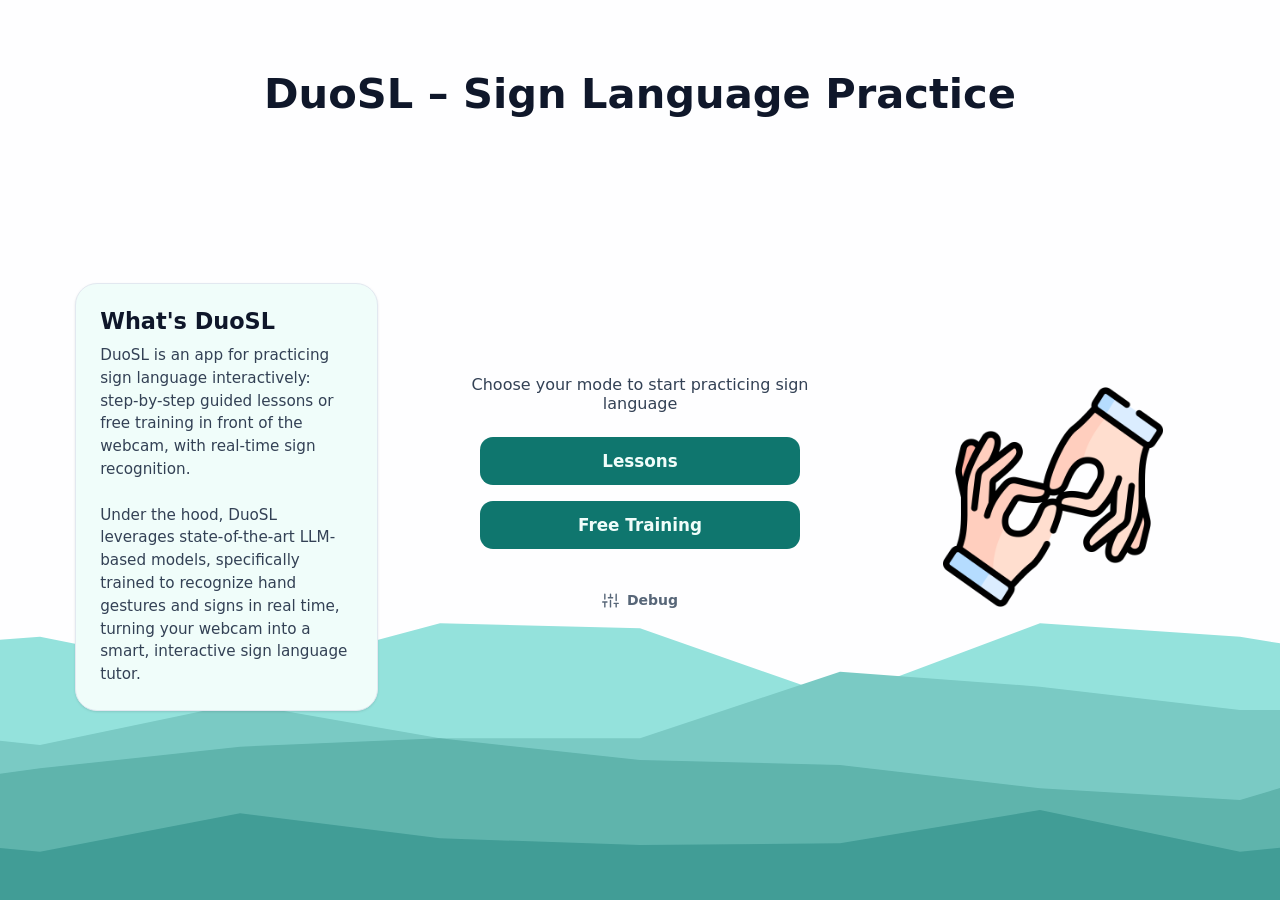
==== static/index.html @ fd036d08 "miglioramento free training" ====
<!DOCTYPE html>
<html lang="en">

<head>
  <meta charset="UTF-8" />
  <meta name="viewport" content="width=device-width, initial-scale=1" />
  <title>DuoSL – Sign Language Practice</title>
  <link rel="stylesheet" href="/static/style.css" />
  <link rel="icon" href="/static/favicon.ico" />
</head>

<body>

  <!-- Sprite di icone: definite una volta, richiamate con <use href="#i-nome">.
       SVG inline invece di emoji: rendering identico su ogni piattaforma e
       colore ereditato da currentColor. -->
  <svg class="icon-sprite" aria-hidden="true" focusable="false">
    <symbol id="i-close" viewBox="0 0 24 24"><path d="M18 6 6 18M6 6l12 12"/></symbol>
    <symbol id="i-volume-on" viewBox="0 0 24 24"><path d="M11 5 6 9H2v6h4l5 4V5z"/><path d="M19.07 4.93a10 10 0 0 1 0 14.14M15.54 8.46a5 5 0 0 1 0 7.07"/></symbol>
    <symbol id="i-volume-off" viewBox="0 0 24 24"><path d="M11 5 6 9H2v6h4l5 4V5z"/><path d="m23 9-6 6M17 9l6 6"/></symbol>
    <symbol id="i-sliders" viewBox="0 0 24 24"><path d="M4 21v-7M4 10V3M12 21v-9M12 8V3M20 21v-5M20 12V3M1 14h6M9 8h6M17 16h6"/></symbol>
    <symbol id="i-play" viewBox="0 0 24 24"><path d="M6 3.5 20 12 6 20.5z" fill="currentColor" stroke="none"/></symbol>
    <symbol id="i-pause" viewBox="0 0 24 24"><path d="M6.5 4.5h3.5v15H6.5zM14 4.5h3.5v15H14z" fill="currentColor" stroke="none"/></symbol>
    <symbol id="i-mirror" viewBox="0 0 24 24"><path d="M12 2v20"/><path d="M8.5 7 4 12l4.5 5M15.5 7l4.5 5-4.5 5"/></symbol>
    <symbol id="i-check" viewBox="0 0 24 24"><path d="M20 6 9 17l-5-5"/></symbol>
    <symbol id="i-retry" viewBox="0 0 24 24"><path d="M1 4v6h6"/><path d="M3.5 15a9 9 0 1 0 2.1-9.4L1 10"/></symbol>
    <symbol id="i-alert" viewBox="0 0 24 24"><path d="M10.3 3.9 1.8 18a2 2 0 0 0 1.7 3h17a2 2 0 0 0 1.7-3L13.7 3.9a2 2 0 0 0-3.4 0z"/><path d="M12 9v4.5M12 17.2h.01"/></symbol>
    <symbol id="i-camera" viewBox="0 0 24 24"><path d="M23 19a2 2 0 0 1-2 2H3a2 2 0 0 1-2-2V8a2 2 0 0 1 2-2h4l2-3h6l2 3h4a2 2 0 0 1 2 2z"/><circle cx="12" cy="13" r="4"/></symbol>
    <symbol id="i-hand" viewBox="0 0 24 24"><path d="M18 11V6a2 2 0 0 0-4 0v5M14 10V4a2 2 0 0 0-4 0v7M10 10.5V6a2 2 0 0 0-4 0v9"/><path d="M18 8a2 2 0 1 1 4 0v6a8 8 0 0 1-8 8h-2a8 8 0 0 1-8-8v-1a2 2 0 1 1 4 0"/></symbol>
    <symbol id="i-library" viewBox="0 0 24 24"><rect x="3" y="3" width="7" height="7" rx="1.5"/><rect x="14" y="3" width="7" height="7" rx="1.5"/><rect x="3" y="14" width="7" height="7" rx="1.5"/><rect x="14" y="14" width="7" height="7" rx="1.5"/></symbol>
    <symbol id="i-trash" viewBox="0 0 24 24"><path d="M3 6h18M8 6V4a1 1 0 0 1 1-1h6a1 1 0 0 1 1 1v2"/><path d="M19 6l-1 14a2 2 0 0 1-2 2H8a2 2 0 0 1-2-2L5 6"/><path d="M10 11v6M14 11v6"/></symbol>
    <symbol id="i-arrow-right" viewBox="0 0 24 24"><path d="M5 12h14M13 5l7 7-7 7"/></symbol>
  </svg>


  <!-- ===================== MENU INIZIALE ===================== -->
  <!-- Fuori ambito in questo passaggio: markup invariato. -->
  <div id="menu-screen" class="screen menu-page">
    <div class="app-container">

      <h1 class="menu-page-title">DuoSL – Sign Language Practice </h1>

      <div class="menu-layout">
        <div class="info-side">
          <h2 class="info-title">What's DuoSL</h2>
          <p class="info-text">
            DuoSL is an app for practicing sign language interactively:
            step-by-step guided lessons or free training
            in front of the webcam, with real-time sign recognition.
            <br><br>
            Under the hood, DuoSL leverages state-of-the-art LLM-based
            models, specifically trained to recognize hand gestures and
            signs in real time, turning your webcam into a smart,
            interactive sign language tutor.
          </p>
        </div>

        <div class="center-side">
          <p class="menu-subtitle">Choose your mode to start practicing sign language</p>
          <div class="menu-buttons">
            <button id="lessons-btn">Lessons</button>
            <button id="free-btn">Free Training</button>
          </div>

          <!-- Strumento, non funzione: stile deliberatamente sottotono, la
               stessa convenzione del pannello diagnostica in lezione. -->
          <div class="menu-debug">
            <button id="menu-debug-toggle" class="chip-btn quiet" type="button"
                    aria-expanded="false" aria-controls="menu-debug-panel">
              <svg class="icon"><use href="#i-sliders"></use></svg>
              <span class="chip-label">Debug</span>
            </button>

            <div class="menu-debug-panel" id="menu-debug-panel" hidden>
              <!-- I conteggi non sono decorativi: sono la prova che il reset
                   ha davvero fatto qualcosa. -->
              <p class="dbg-progress" id="menu-progress-line">Reading progress…</p>

              <div id="menu-reset-wrap">
                <button id="menu-reset" class="btn danger" type="button">
                  <svg class="icon"><use href="#i-trash"></use></svg>
                  Reset progress
                </button>
              </div>

              <div class="dbg-confirm" id="menu-reset-confirm" hidden>
                <p>Delete every lesson and sign learned so far?</p>
                <div class="dbg-confirm-actions">
                  <button id="menu-reset-yes" class="btn danger" type="button">Yes, reset everything</button>
                  <button id="menu-reset-no" class="btn subtle" type="button">Cancel</button>
                </div>
              </div>
            </div>
          </div>
        </div>

        <div class="logo-side">
          <!-- lazy: entrando direttamente in una lezione il menu resta nascosto,
               e senza questo il logo verrebbe scaricato comunque -->
          <img src="/static/sign-language.png" alt="DuoSL sign logo" class="logo-img" loading="lazy" />
        </div>

      </div>
    </div>
  </div>

  <!-- ===================== SCELTA LEZIONE ===================== -->
  <!-- Fuori ambito in questo passaggio: markup invariato. -->
  <div id="lectures-screen" class="screen menu-page hidden">
    <div class="app-container">
      <h1 class="menu-page-title">Choose a Lecture</h1>
      <div class="menu-layout">
        <div class="center-side">
          <div class="menu-buttons">
            <button class="lecture-btn" data-lesson="lesson1">Lecture 1 - Introduction</button>
            <button class="lecture-btn" data-lesson="lesson2">Lecture 2 - People and Identity</button>
            <button class="lecture-btn" data-lesson="lesson3">Lecture 3 - Interactions </button>
            <button class="lecture-btn" data-lesson="lesson4">Lecture 4 - Feelings</button>
            <button id="lectures-back-btn" type="button">Back to Menu</button>
          </div>
        </div>
      </div>
    </div>
  </div>


  <!-- ===================== SCHERMATA LEZIONE ===================== -->
  <div id="lesson-screen" class="screen lesson-screen hidden">

    <!-- Barra superiore: uscita, progresso, interruttori globali -->
    <header class="lesson-bar">
      <button id="lesson-exit" class="icon-btn" type="button" title="Exit lesson (Esc)">
        <svg class="icon"><use href="#i-close"></use></svg>
        <span class="sr-only">Exit lesson</span>
      </button>

      <!-- Stepper: dove sono adesso e quanto manca, a colpo d'occhio -->
      <div class="progress-wrap">
        <ol class="stepper" id="lesson-progress" aria-label="Lesson progress"></ol>
        <span class="progress-count" id="lesson-count" aria-live="polite"></span>
      </div>

      <!-- Etichettati, non solo icone: da soli i simboli non dicevano ne'
           che cosa fanno ne' se sono accesi. -->
      <div class="bar-actions">
        <button id="voice-toggle" class="chip-btn" type="button" aria-pressed="false"
                title="Read the sign aloud (V)">
          <svg class="icon icon-on"><use href="#i-volume-on"></use></svg>
          <svg class="icon icon-off"><use href="#i-volume-off"></use></svg>
          <span class="chip-label" id="voice-label">Voice off</span>
        </button>
        <button id="debug-toggle" class="chip-btn quiet" type="button" aria-pressed="false"
                title="Capture diagnostics — for tuning the movement thresholds (D)">
          <svg class="icon"><use href="#i-sliders"></use></svg>
          <span class="chip-label">Debug</span>
        </button>
      </div>
    </header>

    <!-- Il segno da fare. Centrato e grande perche' e' l'informazione piu'
         importante della schermata: prima stava di lato e non si trovava. -->
    <div class="prompt">
      <p class="prompt-eyebrow">Your turn — make this sign</p>
      <div class="prompt-row">
        <h2 class="sign-word" id="sign-word">&nbsp;</h2>
        <button id="speak-word" class="icon-btn ghost" type="button" title="Hear the word">
          <svg class="icon"><use href="#i-volume-on"></use></svg>
          <span class="sr-only">Hear the word</span>
        </button>
      </div>
    </div>


    <!-- Le due card che l'occhio confronta di continuo -->
    <main class="lesson-stage">

      <!-- Colonna demo: piu' piccola della webcam, di proposito -->
      <section class="stage-col demo-col">
        <div class="card demo-card">
          <span class="card-tag">Demo</span>
          <!-- autoplay oltre al play() da codice: se la scheda e' nascosta al
               caricamento il browser sospende il video, e l'attributo lo fa
               ripartire da solo appena la pagina torna visibile -->
          <video id="demo-video" loop muted playsinline autoplay preload="auto"></video>
          <p class="demo-missing" id="demo-missing" hidden>No demo for this sign</p>
          <div class="demo-controls">
            <button id="demo-play" class="pill-btn" type="button" aria-pressed="false" title="Pause / play (Space)">
              <svg class="icon icon-pause"><use href="#i-pause"></use></svg>
              <svg class="icon icon-play"><use href="#i-play"></use></svg>
              <span class="sr-only">Pause or play the demo</span>
            </button>
            <button id="demo-slow" class="pill-btn" type="button" aria-pressed="false" title="Half speed">
              <span aria-hidden="true">0.5&times;</span>
              <span class="sr-only">Play at half speed</span>
            </button>
            <button id="demo-mirror" class="pill-btn" type="button" aria-pressed="false" title="Mirror the demo">
              <svg class="icon"><use href="#i-mirror"></use></svg>
              <span class="sr-only">Mirror the demo</span>
            </button>
          </div>
        </div>

        <!-- Promemoria mostrati mentre la lezione e' in pausa, quando la demo
             diventa l'elemento grande e l'utente la sta studiando -->
        <ul class="demo-hints" id="demo-hints" hidden>
          <li>The small details matter!</li>
          <li>Which hand you use matters!</li>
        </ul>
      </section>

      <!-- Colonna webcam: l'elemento dominante della schermata -->
      <section class="stage-col you-col">
        <div class="card cam-card" id="cam-card" data-state="idle">
          <span class="card-tag right">You</span>
          <video id="webcam" autoplay playsinline muted></video>
          <canvas id="overlay"></canvas>

          <!-- Canale di stato unico, sul bordo: colore + movimento,
               leggibili in visione periferica mentre si guardano le mani. -->
          <div class="cam-ring" aria-hidden="true"></div>

          <div class="cam-badge">
            <span class="badge-dot" aria-hidden="true"></span>
            <span id="cam-badge-text">Ready</span>
          </div>

          <!-- Glifo del verdetto: mai il colore da solo -->
          <div class="cam-verdict" id="cam-verdict" aria-hidden="true">
            <svg class="icon v-ok"><use href="#i-check"></use></svg>
            <svg class="icon v-no"><use href="#i-retry"></use></svg>
          </div>

          <!-- Suggerimento non bloccante (mani fuori campo, cattura breve) -->
          <p class="cam-hint" id="cam-hint" hidden></p>

          <!-- Stati che coprono la card: permessi, errori, fine lezione -->
          <div class="cam-cover" id="cam-cover" hidden>
            <svg class="icon cover-icon" id="cover-icon"><use href="#i-camera"></use></svg>
            <h3 class="cover-title" id="cover-title"></h3>
            <p class="cover-text" id="cover-text"></p>
            <div class="cover-actions" id="cover-actions"></div>
          </div>
        </div>

        <button id="pause-lesson" class="pause-btn" type="button">
          <svg class="icon icon-pause"><use href="#i-pause"></use></svg>
          <svg class="icon icon-play"><use href="#i-play"></use></svg>
          <span id="pause-label">Pause lesson</span>
        </button>
      </section>

    </main>

    <!-- Verdetto: sale dal basso solo quando c'e' qualcosa da dire.
         Lo spazio pero' resta occupato sempre: se comparendo accorciasse il
         palco, le due card salterebbero verso l'alto proprio nell'istante in
         cui l'utente le sta guardando. -->
    <div class="feedback-slot">
    <div class="feedback" id="feedback" role="status" aria-live="polite" hidden>
      <span class="fb-glyph" aria-hidden="true">
        <svg class="icon fb-ok"><use href="#i-check"></use></svg>
        <svg class="icon fb-no"><use href="#i-retry"></use></svg>
      </span>
      <p class="fb-text" id="fb-text"></p>
      <div class="fb-actions">
        <button id="fb-again" class="btn subtle" type="button" hidden>Watch again</button>
        <button id="fb-skip" class="btn subtle" type="button" hidden>Skip this sign</button>
      </div>
      <span class="fb-timer" id="fb-timer" aria-hidden="true"></span>
    </div>
    </div>

    <!-- Conto alla rovescia d'apertura: da' il tempo di mettersi in posa
         prima che il riconoscimento cominci a valutare. -->
    <div class="countdown" id="countdown" hidden>
      <p class="cd-kicker">Get ready</p>
      <p class="cd-number" id="cd-number">3</p>
      <p class="cd-cheer" id="cd-cheer"></p>
    </div>

    <!-- Diagnostica: fuori dalla vista di chi impara, a portata di chi tara -->
    <aside class="debug-panel" id="debug-panel" hidden aria-label="Diagnostics">
      <h3>Capture diagnostics</h3>
      <div class="meter">
        <div class="meter-track">
          <div class="meter-fill" id="dbg-fill"></div>
          <span class="meter-mark mark-exit" id="dbg-mark-exit"><i></i><b>exit</b></span>
          <span class="meter-mark mark-enter" id="dbg-mark-enter"><i></i><b>enter</b></span>
        </div>
        <span class="meter-value" id="dbg-movement">0.00</span>
      </div>
      <dl class="dbg-rows">
        <div><dt>State</dt><dd id="dbg-state">idle</dd></div>
        <div><dt>Last sign</dt><dd id="dbg-last">—</dd></div>
        <div><dt>Confidence</dt><dd id="dbg-conf">—</dd></div>
        <div><dt>Discarded</dt><dd id="dbg-discarded">—</dd></div>
        <div><dt>Captures</dt><dd id="dbg-captures">0</dd></div>
      </dl>
      <p class="dbg-note">Thresholds live in <code>server.py</code> — restart after changing them.</p>
    </aside>

  </div>


  <!-- ===================== FREE TRAINING ===================== -->
  <!-- Stessa lingua visiva della lezione: webcam dominante, e accanto (solo
       se si appunta un segno dalla libreria) la demo, con lo stesso rapporto
       di dimensioni. -->
  <div id="app-screen" class="screen free-screen hidden">

    <header class="lesson-bar">
      <button id="free-exit" class="icon-btn" type="button" title="Back to menu (Esc)">
        <svg class="icon"><use href="#i-close"></use></svg>
        <span class="sr-only">Back to menu</span>
      </button>

      <div class="free-title">
        <h1>Free Training</h1>
        <p>Make any sign you know — DuoSL will name it</p>
      </div>

      <div class="bar-actions">
        <button id="free-library" class="chip-btn" type="button"
                aria-expanded="false" aria-controls="library-drawer"
                title="The signs you have learned (L)">
          <svg class="icon"><use href="#i-library"></use></svg>
          <span class="chip-label">Library</span>
          <span class="chip-count" id="library-count">0</span>
        </button>
        <button id="free-voice" class="chip-btn" type="button" aria-pressed="false"
                title="Read the recognised sign aloud (V)">
          <svg class="icon icon-on"><use href="#i-volume-on"></use></svg>
          <svg class="icon icon-off"><use href="#i-volume-off"></use></svg>
          <span class="chip-label" id="free-voice-label">Voice off</span>
        </button>
      </div>
    </header>

    <div class="free-body">

      <main class="free-stage" id="free-stage">

        <!-- Colonna demo: esiste solo quando un segno viene appuntato dalla
             libreria. Chiusa, non occupa spazio e il palco si riallarga. -->
        <section class="stage-col demo-col" id="free-demo-col" hidden>
          <div class="card demo-card">
            <span class="card-tag" id="free-demo-tag">Demo</span>
            <video id="free-demo-video" loop muted playsinline preload="none"></video>
            <button id="free-demo-close" class="icon-btn demo-close" type="button" title="Unpin this sign">
              <svg class="icon"><use href="#i-close"></use></svg>
              <span class="sr-only">Unpin this sign</span>
            </button>
            <div class="demo-controls">
              <button id="free-demo-play" class="pill-btn" type="button" aria-pressed="false" title="Pause / play (Space)">
                <svg class="icon icon-pause"><use href="#i-pause"></use></svg>
                <svg class="icon icon-play"><use href="#i-play"></use></svg>
                <span class="sr-only">Pause or play the demo</span>
              </button>
              <button id="free-demo-slow" class="pill-btn" type="button" aria-pressed="false" title="Half speed">
                <span aria-hidden="true">0.5&times;</span>
                <span class="sr-only">Play at half speed</span>
              </button>
              <button id="free-demo-mirror" class="pill-btn" type="button" aria-pressed="false" title="Mirror the demo">
                <svg class="icon"><use href="#i-mirror"></use></svg>
                <span class="sr-only">Mirror the demo</span>
              </button>
            </div>
          </div>
        </section>

        <section class="stage-col you-col">
          <div class="card cam-card" id="free-cam-card" data-state="idle">
            <span class="card-tag right">You</span>
            <video id="free-webcam" autoplay playsinline muted></video>
            <canvas id="free-overlay"></canvas>

            <div class="cam-ring" aria-hidden="true"></div>

            <div class="cam-badge">
              <span class="badge-dot" aria-hidden="true"></span>
              <span id="free-badge-text">Camera off</span>
            </div>

            <p class="cam-hint" id="free-hint" hidden></p>

            <div class="cam-cover" id="free-cover" hidden>
              <svg class="icon cover-icon" id="free-cover-icon"><use href="#i-camera"></use></svg>
              <h3 class="cover-title" id="free-cover-title"></h3>
              <p class="cover-text" id="free-cover-text"></p>
              <div class="cover-actions" id="free-cover-actions"></div>
            </div>
          </div>

          <!-- Il risultato: cio' che l'occhio cerca appena finito il gesto. -->
          <div class="result" id="free-result" data-state="empty">
            <p class="result-eyebrow">Last sign</p>
            <div class="result-row">
              <h2 class="result-word" id="free-result-word">Make a sign</h2>
              <button id="free-speak" class="icon-btn ghost" type="button" title="Hear the word" hidden>
                <svg class="icon"><use href="#i-volume-on"></use></svg>
                <span class="sr-only">Hear the word</span>
              </button>
            </div>
            <!-- Piccola e chiamata "confidence", non "accuracy": e' il softmax
                 del classificatore e non e' calibrato, resta sopra il 90% anche
                 quando sbaglia. Darle risalto insegnerebbe a fidarsene troppo. -->
            <div class="result-conf" id="free-conf" hidden>
              <span class="conf-label">confidence</span>
              <span class="conf-track"><span class="conf-fill" id="free-conf-fill"></span></span>
              <span class="conf-value" id="free-conf-value">—</span>
            </div>
          </div>
        </section>

      </main>

      <!-- Libreria: affianca il palco e lo restringe, non lo copre. -->
      <aside class="library" id="library-drawer" role="complementary" aria-label="Your signs">
        <header class="lib-head">
          <h2 class="lib-title" id="lib-title" tabindex="-1">Your signs</h2>
          <button id="lib-close" class="icon-btn" type="button" title="Close the library (Esc)">
            <svg class="icon"><use href="#i-close"></use></svg>
            <span class="sr-only">Close the library</span>
          </button>
        </header>

        <div class="lib-filters" role="group" aria-label="Filter">
          <button class="seg" type="button" data-filter="all" aria-pressed="true">All</button>
          <button class="seg" type="button" data-filter="known" aria-pressed="false">Known</button>
          <button class="seg" type="button" data-filter="review" aria-pressed="false">To review</button>
        </div>

        <div class="lib-body" id="lib-body"></div>
      </aside>

    </div>
  </div>


  <script type="module" src="/static/app.js"></script>
</body>
</html>
---- static/style.css ----
/* ============================================================================
   DuoSL — foglio di stile
   ----------------------------------------------------------------------------
   1. Token          6. Schermata lezione — barra e progresso
   2. Base e reset   7. Schermata lezione — palco (demo + webcam)
   3. Utility        8. Schermata lezione — feedback e diagnostica
   4. Bottoni        9. Menu, debug, Free Training e libreria dei segni
   5. Schermate     10. Responsive e preferenze di movimento
   ========================================================================== */


/* ============================ 1. TOKEN ==================================== */

:root {
  /* --- Colore: il teal e' l'identita' gia' del progetto, resta l'accento --- */
  --brand-100: #ccfbf1;
  --brand-200: #99f6e4;
  --brand-300: #5eead4;
  --brand-400: #2dd4bf;
  --brand-500: #14b8a6;
  --brand-600: #0d9488;
  --brand-700: #0f766e;
  --brand-800: #115e59;
  --brand-900: #134e4a;

  /* Neutri */
  --n-0:   #ffffff;
  --n-50:  #f8fafc;
  --n-100: #f1f5f9;
  --n-200: #e2e8f0;
  --n-300: #cbd5e1;
  --n-400: #94a3b8;
  --n-500: #64748b;
  --n-600: #475569;
  --n-700: #334155;
  --n-800: #1e293b;
  --n-900: #0f172a;

  /* Grafite: l'interno delle card video. Fa risaltare il video senza
     obbligare l'intera app al tema scuro. */
  --stage-900: #12161d;
  --stage-800: #1a202a;
  --stage-700: #262f3c;
  --stage-fg:  #e6edf5;
  --stage-fg-dim: #9fb0c4;

  /* Semantici */
  --ok-300: #86efac;
  --ok-400: #4ade80;
  --ok-600: #16a34a;
  --ok-700: #15803d;
  --ok-bg:  #ecfdf5;

  --warn-300: #fcd34d;
  --warn-400: #fbbf24;
  --warn-600: #d97706;
  --warn-700: #b45309;
  --warn-800: #8a3d09;   /* fondo del banner: su -700 il testo bianco sta a 4.26, sotto AA */
  --warn-bg:  #fffbeb;

  /* Superfici */
  --bg:        var(--n-100);
  --surface:   var(--n-0);
  --border:    var(--n-200);
  --text:      var(--n-900);
  --text-soft: var(--n-600);
  /* slate-500 su questo sfondo dava 4.34, appena sotto AA: appena piu' scuro */
  --text-mute: #576678;

  /* --- Spazio: scala a base 4px --- */
  --s-1: 4px;  --s-2: 8px;  --s-3: 12px; --s-4: 16px;
  --s-5: 20px; --s-6: 24px; --s-7: 32px; --s-8: 40px; --s-9: 56px;

  /* --- Raggi --- */
  --r-card: 22px;
  --r-btn:  13px;
  --r-pill: 999px;

  /* --- Ombre: due livelli (ambientale + direzionale), non una macchia sola --- */
  --sh-1: 0 1px 2px rgba(2, 6, 23, .05),  0 1px 3px rgba(2, 6, 23, .07);
  --sh-2: 0 2px 6px rgba(2, 6, 23, .06),  0 8px 20px rgba(2, 6, 23, .09);
  --sh-3: 0 4px 12px rgba(2, 6, 23, .08), 0 18px 44px rgba(2, 6, 23, .14);

  /* --- Tipografia --- */
  --font: system-ui, -apple-system, BlinkMacSystemFont, "Segoe UI", Roboto, sans-serif;
  --t-xs: .75rem; --t-sm: .875rem; --t-md: 1rem;
  --t-lg: 1.25rem; --t-xl: 1.6rem; --t-2xl: 2rem; --t-3xl: 2.6rem;

  /* --- Moto: fisico, mai decorativo --- */
  --ease:      cubic-bezier(.2, .8, .2, 1);
  --ease-back: cubic-bezier(.34, 1.4, .64, 1);
  --dur-fast: 120ms;
  --dur:      200ms;
  --dur-slow: 260ms;

  /* --- Dimensioni del palco --------------------------------------------
     La webcam e' l'elemento dominante: l'utente deve sentirsi al centro
     dell'attenzione, la demo e' il riferimento a lato. La demo sta al 74%
     dell'altezza della camera e resta CENTRATA sulla sua altezza.

     I tre limiti dentro min() sono, nell'ordine:
       - l'altezza che resta tolti barra, prompt, banner, il pulsante di
         pausa sotto la webcam e i margini (misurati: cam-h + 372px, ~23.3rem,
         qui arrotondati a 24rem per margine): e' quello che evita lo
         scroll verticale su schermi bassi, dove un semplice 60vh sforava;
       - un tetto assoluto, per non gonfiarsi su monitor molto alti;
       - la larghezza disponibile: 4/3 (camera) + 0.74 (demo) = 2.07 volte
         l'altezza della camera, piu' i margini. */
  --cam-h: max(200px, min(calc(100vh - 24rem), 560px, calc((100vw - 7rem) / 2.14)));
  --demo-h: calc(var(--cam-h) * .74);
}


/* ========================= 2. BASE E RESET =============================== */

*, *::before, *::after { box-sizing: border-box; }

html, body { height: 100%; }

body {
  margin: 0;
  font-family: var(--font);
  background: var(--bg);
  color: var(--text);
  -webkit-font-smoothing: antialiased;
}

/* Sfondo decorativo dell'app. La schermata lezione lo copre: durante la
   pratica ogni pixel non funzionale ruba attenzione al video. */
body::before {
  content: "";
  position: fixed;
  inset: 0;
  background: url("/static/bg.svg") center / cover no-repeat;
  opacity: .9;
  z-index: -1;
  pointer-events: none;
}

h1, h2, h3, p, dl, dd, ol, ul, figure { margin: 0; }
ol, ul { padding: 0; list-style: none; }

button { font: inherit; color: inherit; }

:focus-visible {
  outline: 3px solid var(--brand-500);
  outline-offset: 2px;
  border-radius: var(--s-1);
}


/* =========================== 3. UTILITY ================================== */

.hidden { display: none !important; }

/* L'attributo `hidden` deve vincere sui `display` dichiarati dalle classi:
   la regola dello user agent ha specificita' piu' bassa di un selettore di
   classe, quindi senza questa un elemento con display:flex resta a schermo
   anche con hidden=true. */
[hidden] { display: none !important; }

.sr-only {
  position: absolute;
  width: 1px; height: 1px;
  margin: -1px; padding: 0;
  overflow: hidden;
  clip: rect(0 0 0 0);
  white-space: nowrap;
  border: 0;
}

.icon-sprite { display: none; }

.icon {
  width: 20px; height: 20px;
  fill: none;
  stroke: currentColor;
  stroke-width: 2;
  stroke-linecap: round;
  stroke-linejoin: round;
  flex: none;
}

.eyebrow {
  font-size: var(--t-xs);
  font-weight: 700;
  letter-spacing: .09em;
  text-transform: uppercase;
  color: var(--text-mute);
}


/* =========================== 4. BOTTONI ================================== */

.icon-btn {
  display: inline-grid;
  place-items: center;
  width: 40px; height: 40px;
  padding: 0;
  border: 1px solid transparent;
  border-radius: var(--r-btn);
  background: transparent;
  color: var(--text-soft);
  cursor: pointer;
  transition: background var(--dur-fast) var(--ease),
              color var(--dur-fast) var(--ease),
              transform var(--dur-fast) var(--ease);
}
.icon-btn:hover  { background: var(--n-200); color: var(--text); }
.icon-btn:active { transform: scale(.94); }

.icon-btn.sm { width: 32px; height: 32px; }
.icon-btn.sm .icon { width: 17px; height: 17px; }

/* Interruttori: lo stato acceso si vede da colore E riempimento, non dal solo colore */
.icon-btn[aria-pressed="true"] {
  background: var(--brand-700);
  border-color: var(--brand-800);
  color: var(--n-0);
}

/* Pulsanti con etichetta: le sole icone non dicevano ne' cosa fanno ne' se
   sono accese. Lo stato acceso cambia icona, testo E riempimento insieme. */
.chip-btn {
  display: inline-flex;
  align-items: center;
  gap: var(--s-2);
  height: 38px;
  padding: 0 14px;
  border: 1px solid var(--border);
  border-radius: var(--r-pill);
  background: var(--surface);
  color: var(--text-soft);
  font-size: var(--t-sm);
  font-weight: 700;
  cursor: pointer;
  white-space: nowrap;
  transition: background var(--dur-fast) var(--ease),
              color var(--dur-fast) var(--ease),
              border-color var(--dur-fast) var(--ease),
              transform var(--dur-fast) var(--ease);
}
.chip-btn:hover  { border-color: var(--n-300); color: var(--text); }
.chip-btn:active { transform: scale(.97); }
.chip-btn .icon  { width: 17px; height: 17px; }

.chip-btn[aria-pressed="true"] {
  background: var(--brand-700);
  border-color: var(--brand-700);
  color: var(--n-0);
}

/* Il pannello diagnostica e' uno strumento, non una funzione della lezione:
   resta piu' defilato del comando voce. */
.chip-btn.quiet { color: var(--text-mute); background: transparent; border-color: transparent; }
.chip-btn.quiet:hover { background: var(--n-200); color: var(--text-soft); }
.chip-btn.quiet[aria-pressed="true"] { background: var(--n-800); border-color: var(--n-800); color: var(--n-0); }

.chip-btn:disabled { opacity: .45; cursor: default; }

/* Il toggle voce scambia le due icone in base allo stato */
#voice-toggle .icon-off, #free-voice .icon-off { display: block; }
#voice-toggle .icon-on,  #free-voice .icon-on  { display: none; }
#voice-toggle[aria-pressed="true"] .icon-off,
#free-voice[aria-pressed="true"]   .icon-off { display: none; }
#voice-toggle[aria-pressed="true"] .icon-on,
#free-voice[aria-pressed="true"]   .icon-on  { display: block; }

.btn {
  display: inline-flex;
  align-items: center;
  gap: var(--s-2);
  padding: 10px var(--s-5);
  border: none;
  border-radius: var(--r-btn);
  background: var(--brand-700);
  color: var(--n-0);
  font-size: var(--t-sm);
  font-weight: 700;
  cursor: pointer;
  transition: background var(--dur-fast) var(--ease),
              transform var(--dur-fast) var(--ease);
}
.btn:hover  { background: var(--brand-800); }
.btn:active { transform: scale(.97); }

/* Velo SCURO, non chiaro: questi pulsanti stanno su fondi gia' colorati (il
   banner ambra) e schiarirli abbassava il contrasto del testo sotto AA. */
.btn.subtle {
  background: rgba(0, 0, 0, .24);
  color: var(--n-0);
  border: 1px solid rgba(255, 255, 255, .28);
}
.btn.subtle:hover { background: rgba(0, 0, 0, .34); }

/* Pillole sopra al video: sfondo sfocato per restare leggibili su qualsiasi
   immagine sottostante. */
.pill-btn {
  display: inline-flex;
  align-items: center;
  gap: 6px;
  min-width: 38px; height: 34px;
  padding: 0 var(--s-3);
  border: 1px solid rgba(255, 255, 255, .16);
  border-radius: var(--r-pill);
  background: rgba(10, 14, 20, .58);
  -webkit-backdrop-filter: blur(10px);
  backdrop-filter: blur(10px);
  color: var(--stage-fg);
  font-size: var(--t-xs);
  font-weight: 700;
  cursor: pointer;
  transition: background var(--dur-fast) var(--ease),
              transform var(--dur-fast) var(--ease);
}
.pill-btn:hover  { background: rgba(10, 14, 20, .78); }
.pill-btn:active { transform: scale(.94); }
.pill-btn[aria-pressed="true"] {
  background: var(--brand-600);
  border-color: var(--brand-400);
  color: var(--n-0);
}
.pill-btn:disabled { opacity: .4; cursor: default; }

/* Play/pausa: il pulsante mostra l'azione disponibile, non lo stato corrente.
   aria-pressed="true" = video in pausa, quindi si offre "play". */
#demo-play .icon-play  { display: none; }
#demo-play[aria-pressed="true"] .icon-pause { display: none; }
#demo-play[aria-pressed="true"] .icon-play  { display: block; }
/* In pausa non e' un interruttore acceso: niente riempimento di accento */
#demo-play[aria-pressed="true"] {
  background: rgba(10, 14, 20, .58);
  border-color: rgba(255, 255, 255, .16);
  color: var(--stage-fg);
}


/* ========================== 5. SCHERMATE ================================= */

.screen {
  display: flex;
  align-items: center;
  justify-content: center;
  min-height: 100vh;
  width: 100%;
}

.app-container {
  width: 100%;
  max-width: 900px;
  padding: var(--s-6);
}


/* ================ 6. LEZIONE — BARRA E PROGRESSO ========================= */

.lesson-screen {
  flex-direction: column;
  align-items: stretch;
  justify-content: flex-start;
  gap: var(--s-4);
  min-height: 100vh;
  padding: var(--s-5) var(--s-7) var(--s-7);
  position: relative;
  /* Lascia trasparire le onde di body::before, ma le sbianca sotto il
     contenuto: fanno atmosfera in fondo alla pagina senza competere con il
     video, che e' dove l'occhio deve stare. */
  background: linear-gradient(180deg,
              var(--bg) 0%,
              var(--bg) 42%,
              rgba(241, 245, 249, .82) 70%,
              rgba(241, 245, 249, .55) 100%);
}

.lesson-bar {
  display: flex;
  align-items: center;
  gap: var(--s-5);
  flex: none;
}

.progress-wrap {
  flex: 1;
  display: flex;
  align-items: center;
  gap: var(--s-4);
  min-width: 0;
}

/* Stepper: pallini uniti da una linea. Rispetto a una barra piena dice tre
   cose invece di una — quanti step ci sono, quali sono andati, e su quale
   sei adesso — e il pallino corrente e' riconoscibile a colpo d'occhio. */
.stepper {
  flex: 1;
  display: flex;
  align-items: center;
  min-width: 0;
}

.stepper li {
  position: relative;
  flex: 1;
  display: flex;
  align-items: center;
  justify-content: center;
  min-width: 0;
}

/* La linea di collegamento parte da ogni pallino tranne il primo */
.stepper li + li::before {
  content: "";
  position: absolute;
  right: 50%;
  left: -50%;
  height: 3px;
  border-radius: var(--r-pill);
  background: var(--n-300);
  transition: background var(--dur) var(--ease);
}
.stepper li[data-state="done"]::before,
.stepper li[data-state="skipped"]::before,
.stepper li[data-state="current"]::before { background: var(--brand-500); }

.step-dot {
  position: relative;
  z-index: 1;
  display: grid;
  place-items: center;
  width: 20px; height: 20px;
  border-radius: 50%;
  background: var(--n-0);
  border: 3px solid var(--n-300);
  color: var(--n-0);
  font-size: 10px;
  font-weight: 800;
  transition: background var(--dur) var(--ease),
              border-color var(--dur) var(--ease),
              width var(--dur) var(--ease),
              height var(--dur) var(--ease);
}
.step-dot .icon { width: 11px; height: 11px; stroke-width: 3.5; display: none; }

.stepper li[data-state="done"] .step-dot {
  background: var(--brand-600);
  border-color: var(--brand-600);
}
.stepper li[data-state="done"] .step-dot .icon { display: block; }

.stepper li[data-state="skipped"] .step-dot {
  background: var(--n-0);
  border-color: var(--n-400);
}

/* Lo step corrente e' piu' grande e ha un alone: e' il "sei qui" */
.stepper li[data-state="current"] .step-dot {
  width: 26px; height: 26px;
  background: var(--brand-500);
  border-color: var(--brand-500);
  box-shadow: 0 0 0 5px rgba(20, 184, 166, .18);
}
.stepper li[data-state="current"] .step-dot::after {
  content: "";
  position: absolute;
  inset: -5px;
  border-radius: 50%;
  border: 2px solid var(--brand-400);
  animation: step-ping 2s var(--ease) infinite;
}
@keyframes step-ping {
  0%   { transform: scale(1);   opacity: .7; }
  70%  { transform: scale(1.5); opacity: 0; }
  100% { transform: scale(1.5); opacity: 0; }
}

/* Etichetta del segno sotto il pallino corrente: conferma su quale sei */
.step-name {
  position: absolute;
  top: calc(100% + 6px);
  left: 50%;
  transform: translateX(-50%);
  max-width: 100%;
  overflow: hidden;
  text-overflow: ellipsis;
  font-size: 10px;
  font-weight: 700;
  letter-spacing: .04em;
  color: var(--text-mute);
  white-space: nowrap;
  opacity: 0;
  transition: opacity var(--dur) var(--ease);
}
.stepper li[data-state="current"] .step-name { opacity: 1; color: var(--brand-700); }

.progress-count {
  flex: none;
  font-size: var(--t-sm);
  font-weight: 700;
  color: var(--text-mute);
  font-variant-numeric: tabular-nums;
}

.bar-actions { display: flex; gap: var(--s-1); flex: none; }


/* ==================== 7. LEZIONE — IL PALCO ============================== */

/* --- Il segno da fare -------------------------------------------------
   Centrato, grande, sopra entrambe le card. Nella prima versione stava di
   lato sopra la demo e non veniva trovato: era l'informazione piu'
   importante della schermata trattata come una didascalia. */
.prompt {
  flex: none;
  display: flex;
  flex-direction: column;
  align-items: center;
  gap: var(--s-2);
  text-align: center;
}

.prompt-eyebrow {
  font-size: var(--t-sm);
  font-weight: 700;
  letter-spacing: .02em;
  color: var(--text-mute);
}

/* Il segno vive dentro un badge colorato, non come testo nero su fondo
   chiaro: cosi' non si legge come "una scritta" ma come il compito da
   svolgere, ed e' quello che l'occhio aggancia per primo entrando. */
.prompt-row {
  display: flex;
  align-items: center;
  gap: var(--s-4);
  padding: var(--s-2) var(--s-3) var(--s-2) var(--s-7);
  border-radius: var(--r-pill);
  /* Non piu' chiaro di brand-700: sopra, il bianco scende sotto 4.5:1 e
     resterebbe leggibile solo grazie al corpo grande. */
  background: linear-gradient(135deg, var(--brand-700), var(--brand-900));
  box-shadow: 0 2px 8px rgba(15, 118, 110, .22),
              0 12px 30px rgba(15, 118, 110, .26);
}

.sign-word {
  font-size: clamp(2.2rem, 4.4vw, 3.4rem);
  font-weight: 800;
  letter-spacing: .01em;
  line-height: 1.1;
  color: var(--n-0);
  white-space: nowrap;   /* i gloss sono parole singole: mai due righe */
}

/* L'altoparlante sta dentro il badge: tondo, su velo chiaro */
#speak-word {
  flex: none;
  width: 44px; height: 44px;
  border-radius: 50%;
  background: rgba(255, 255, 255, .16);
  color: var(--n-0);
}
#speak-word:hover { background: rgba(255, 255, 255, .3); }
#speak-word .icon { width: 22px; height: 22px; }

/* Al cambio step entra con un movimento breve: serve ad accorgersi che lo
   step e' cambiato, non a restare vistoso. */
.sign-word.is-new { animation: word-in 380ms var(--ease-back); }
@keyframes word-in {
  from { opacity: 0; transform: translateY(12px) scale(.94); }
  to   { opacity: 1; transform: none; }
}

.lesson-stage {
  flex: 1;
  display: flex;
  align-items: center;      /* la demo sta a meta' altezza della webcam */
  justify-content: center;
  gap: var(--s-6);
}

.stage-col { display: flex; flex-direction: column; }

.card {
  position: relative;
  border-radius: var(--r-card);
  overflow: hidden;
  background: var(--stage-900);
  box-shadow: var(--sh-3);
  flex: none;
}

/* Larghezza e altezza sono ENTRAMBE esplicite invece di derivare l'una
   dall'altra con aspect-ratio: e' cio' che permette di animarle insieme
   quando i due box si scambiano di importanza mettendo in pausa. */
.lesson-stage {
  --demo-size: var(--demo-h);
  --cam-size: var(--cam-h);
}

/* In pausa il riconoscimento e' fermo e l'utente sta studiando la demo:
   quella diventa il box grande, la webcam si ritira. */
.lesson-stage.is-paused {
  --demo-size: calc(var(--cam-h) * .96);
  --cam-size: calc(var(--cam-h) * .54);
}

.demo-card {
  width: var(--demo-size);
  height: var(--demo-size);
  transition: width var(--dur-slow) var(--ease), height var(--dur-slow) var(--ease);
}
.cam-card {
  width: calc(var(--cam-size) * 4 / 3);
  height: var(--cam-size);
  transition: width var(--dur-slow) var(--ease), height var(--dur-slow) var(--ease);
}

/* --- Pausa della lezione --- */
.pause-btn {
  display: inline-flex;
  align-items: center;
  justify-content: center;
  gap: var(--s-2);
  margin: var(--s-3) auto 0;
  padding: 9px var(--s-5);
  border: 1px solid var(--border);
  border-radius: var(--r-pill);
  background: var(--surface);
  color: var(--text-soft);
  font-size: var(--t-sm);
  font-weight: 700;
  cursor: pointer;
  transition: background var(--dur-fast) var(--ease),
              color var(--dur-fast) var(--ease),
              border-color var(--dur-fast) var(--ease);
}
.pause-btn:hover { border-color: var(--n-300); color: var(--text); }
.pause-btn .icon { width: 15px; height: 15px; }
.pause-btn .icon-play { display: none; }

.pause-btn[aria-pressed="true"] {
  background: var(--brand-700);
  border-color: var(--brand-700);
  color: var(--n-0);
}
.pause-btn[aria-pressed="true"] .icon-pause { display: none; }
.pause-btn[aria-pressed="true"] .icon-play  { display: block; }

/* Promemoria sotto la demo, solo a lezione in pausa */
.demo-hints {
  display: flex;
  flex-direction: column;
  align-items: center;
  gap: 3px;
  margin-top: var(--s-3);
  text-align: center;
  animation: hints-in var(--dur-slow) var(--ease);
}
.demo-hints li {
  font-size: var(--t-sm);
  font-weight: 700;
  color: var(--brand-700);
}
@keyframes hints-in { from { opacity: 0; transform: translateY(-6px); } }

/* --- Conto alla rovescia d'apertura --- */
.countdown {
  position: fixed;
  inset: 0;
  z-index: 40;
  display: flex;
  flex-direction: column;
  align-items: center;
  justify-content: center;
  gap: var(--s-3);
  /* Velo SCURO: su una pagina gia' chiara un velo chiaro era invisibile e
     sembrava che si smorzasse solo la card della webcam. */
  background: rgba(10, 17, 25, .66);
  -webkit-backdrop-filter: blur(7px) saturate(.9);
  backdrop-filter: blur(7px) saturate(.9);
  animation: cd-in var(--dur-slow) var(--ease);
}
@keyframes cd-in { from { opacity: 0; } }

.cd-kicker {
  font-size: var(--t-sm);
  font-weight: 800;
  letter-spacing: .2em;
  text-transform: uppercase;
  color: var(--brand-300);
}

.cd-number {
  font-size: clamp(7rem, 22vw, 13rem);
  font-weight: 800;
  line-height: .9;
  letter-spacing: -.04em;
  color: var(--n-0);
  font-variant-numeric: tabular-nums;
  text-shadow: 0 8px 40px rgba(0, 0, 0, .35);
}
/* La cifra entra in scala e resta piena quasi tutto il secondo: sfuma solo
   sul finale, giusto per dare il ritmo senza restare illeggibile a meta'. */
.cd-number.tick { animation: cd-tick 900ms var(--ease); }
@keyframes cd-tick {
  0%   { opacity: 0; transform: scale(1.45); }
  18%  { opacity: 1; transform: scale(1); }
  88%  { opacity: 1; transform: scale(1); }
  100% { opacity: .55; transform: scale(.97); }
}

.cd-cheer {
  max-width: 28ch;
  text-align: center;
  font-size: var(--t-lg);
  font-weight: 600;
  line-height: 1.4;
  color: rgba(255, 255, 255, .92);
}

/* Etichetta della card: dice cosa stai guardando senza rubare spazio */
.card-tag {
  position: absolute;
  top: var(--s-3); left: var(--s-3);
  z-index: 2;
  padding: 4px 10px;
  border-radius: var(--r-pill);
  background: rgba(10, 14, 20, .55);
  -webkit-backdrop-filter: blur(10px);
  backdrop-filter: blur(10px);
  color: var(--stage-fg);
  font-size: 10px;
  font-weight: 800;
  letter-spacing: .1em;
  text-transform: uppercase;
}
/* Sulla webcam l'angolo in alto a sinistra e' gia' del badge di stato */
.card-tag.right { left: auto; right: var(--s-3); }

/* --- Pannello demo --- */

/* `contain` e non `cover`: su un segno un ritaglio automatico puo' mangiarsi
   una mano. Le proporzioni disomogenee dei video le assorbe il pannello. */
#demo-video, #free-demo-video {
  width: 100%; height: 100%;
  object-fit: contain;
  display: block;
  background: var(--stage-900);
  transition: transform var(--dur) var(--ease);
}
#demo-video.mirrored, #free-demo-video.mirrored { transform: scaleX(-1); }

.demo-missing {
  position: absolute;
  inset: 0;
  display: grid;
  place-items: center;
  color: var(--stage-fg-dim);
  font-size: var(--t-sm);
}

/* La card demo e' piccola: i controlli si stringono per non occuparne il fondo */
.demo-controls {
  position: absolute;
  left: 0; right: 0; bottom: var(--s-2);
  display: flex;
  justify-content: center;
  gap: 6px;
  opacity: .5;
  transition: opacity var(--dur) var(--ease);
}
.demo-controls .pill-btn {
  min-width: 32px; height: 29px;
  padding: 0 var(--s-2);
  font-size: 11px;
}
.demo-controls .icon { width: 15px; height: 15px; }
/* Sempre raggiungibili da tastiera, non solo all'hover */
.demo-card:hover .demo-controls,
.demo-controls:focus-within,
.is-paused .demo-controls { opacity: 1; }

/* --- Card webcam --- */

#webcam, #overlay, #free-webcam, #free-overlay {
  position: absolute;
  inset: 0;
  width: 100%; height: 100%;
  object-fit: cover;
  transform: scaleX(-1);   /* specchio solo visivo: i landmark al modello non sono ribaltati */
}

/* Il canvas non ha fondo opaco: finche' non arriva il primo frame annotato
   si vede il video grezzo sotto, cosi' la camera da' riscontro immediato. */
#overlay, #free-overlay { background: transparent; }

/* --- L'anello di stato -----------------------------------------------
   Un solo canale, sul bordo del video, dove l'occhio gia' sta. Colore,
   spessore e movimento: quello che la visione periferica sa rilevare.
   Il testo, che in periferia non si legge, resta un complemento. */
.cam-ring {
  position: absolute;
  inset: 0;
  border-radius: var(--r-card);
  border: 2px solid var(--ring, rgba(255, 255, 255, .12));
  pointer-events: none;
  transition: border-color var(--dur-fast) var(--ease),
              border-width var(--dur-fast) var(--ease),
              box-shadow var(--dur) var(--ease);
}

/* Niente alone diffuso attorno alla card: il bordo pieno basta a comunicare
   lo stato, e l'alone risultava agitante proprio nel momento del giudizio. */
.cam-card[data-state="capturing"] .cam-ring {
  --ring: var(--brand-400);
  border-width: 3px;
  animation: ring-breathe 2s ease-in-out infinite;
}
.cam-card[data-state="correct"] .cam-ring {
  --ring: var(--ok-400);
  border-width: 5px;
}
.cam-card[data-state="wrong"] .cam-ring {
  --ring: var(--warn-400);
  border-width: 5px;
}
.cam-card[data-state="discarded"] .cam-ring {
  --ring: var(--n-400);
  border-width: 3px;
}
/* In pausa l'anello si spegne del tutto: e' il segnale che nulla viene
   valutato, ed e' anche coerente col fatto che la card si e' rimpicciolita. */
.cam-card[data-state="paused"] .cam-ring {
  --ring: var(--n-500);
  border-width: 2px;
  border-style: dashed;
}
.cam-card[data-state="disconnected"] .cam-ring,
.cam-card[data-state="denied"] .cam-ring,
.cam-card[data-state="nocam"] .cam-ring {
  --ring: var(--n-500);
  border-style: dashed;
}

/* Solo il bordo respira, senza alone: segnala "sto registrando" con
   discrezione, restando percepibile in visione periferica. */
@keyframes ring-breathe {
  0%, 100% { opacity: 1; }
  50%      { opacity: .45; }
}

/* Nessuno scuotimento sull'errore: un tentativo non riconosciuto non e' un
   fallimento, e far tremare l'immagine dell'utente genera ansia proprio
   mentre sta cercando di rifare il segno. Il verdetto lo danno colore,
   glifo e testo, che bastano. */

.cam-badge {
  position: absolute;
  top: var(--s-3); left: var(--s-3);
  display: inline-flex;
  align-items: center;
  gap: var(--s-2);
  padding: 6px var(--s-3);
  border-radius: var(--r-pill);
  background: rgba(10, 14, 20, .6);
  -webkit-backdrop-filter: blur(10px);
  backdrop-filter: blur(10px);
  color: var(--stage-fg);
  font-size: var(--t-xs);
  font-weight: 700;
  letter-spacing: .02em;
}

.badge-dot {
  width: 9px; height: 9px;
  border-radius: 50%;
  background: var(--n-400);
  transition: background var(--dur-fast) var(--ease);
}
.cam-card[data-state="capturing"] .badge-dot { background: var(--brand-400); }
.cam-card[data-state="correct"]   .badge-dot { background: var(--ok-400); }
.cam-card[data-state="wrong"]     .badge-dot { background: var(--warn-400); }

/* Glifo del verdetto: il colore non viaggia mai da solo */
.cam-verdict {
  position: absolute;
  inset: 0;
  display: grid;
  place-items: center;
  opacity: 0;
  pointer-events: none;
}
.cam-verdict .icon {
  width: 76px; height: 76px;
  stroke-width: 2.4;
  padding: var(--s-4);
  border-radius: 50%;
  background: rgba(10, 14, 20, .55);
  -webkit-backdrop-filter: blur(8px);
  backdrop-filter: blur(8px);
  display: none;
}
.cam-card[data-state="correct"] .cam-verdict,
.cam-card[data-state="wrong"]   .cam-verdict { animation: verdict-pop 900ms var(--ease) forwards; }
.cam-card[data-state="correct"] .v-ok { display: block; color: var(--ok-300); }
.cam-card[data-state="wrong"]   .v-no { display: block; color: var(--warn-300); }

@keyframes verdict-pop {
  0%   { opacity: 0; transform: scale(.82); }
  22%  { opacity: 1; transform: scale(1.04); }
  62%  { opacity: 1; transform: scale(1); }
  100% { opacity: 0; transform: scale(1); }
}

/* Suggerimento gentile, non un errore */
.cam-hint {
  position: absolute;
  left: 50%; bottom: var(--s-4);
  transform: translateX(-50%);
  display: flex; align-items: center; gap: var(--s-2);
  padding: 8px var(--s-4);
  border-radius: var(--r-pill);
  background: rgba(10, 14, 20, .68);
  -webkit-backdrop-filter: blur(10px);
  backdrop-filter: blur(10px);
  color: var(--stage-fg);
  font-size: var(--t-sm);
  white-space: nowrap;
  animation: hint-in var(--dur) var(--ease);
}
@keyframes hint-in { from { opacity: 0; transform: translate(-50%, 8px); } }

/* Stati che coprono la card: permessi, errori, fine lezione */
.cam-cover {
  position: absolute;
  inset: 0;
  display: flex;
  flex-direction: column;
  align-items: center;
  justify-content: center;
  gap: var(--s-3);
  padding: var(--s-7);
  text-align: center;
  background: rgba(10, 14, 20, .93);
  -webkit-backdrop-filter: blur(6px);
  backdrop-filter: blur(6px);
  color: var(--stage-fg);
  animation: cover-in var(--dur-slow) var(--ease);
}
@keyframes cover-in { from { opacity: 0; } }

.cover-icon { width: 40px; height: 40px; color: var(--stage-fg-dim); }
.cover-title { font-size: var(--t-lg); font-weight: 700; }
.cover-text  { font-size: var(--t-sm); color: var(--stage-fg-dim); max-width: 34ch; line-height: 1.5; }
.cover-actions { display: flex; gap: var(--s-2); margin-top: var(--s-2); flex-wrap: wrap; justify-content: center; }
/* :not(.subtle) e' necessario: a pari specificita' questa regola vincerebbe su
   .btn.subtle solo perche' viene dopo, appiattendo azione primaria e
   secondaria sullo stesso aspetto. */
.cam-cover .btn:not(.subtle) { background: var(--brand-600); }
.cam-cover .btn:not(.subtle):hover { background: var(--brand-500); }

.cam-cover[data-tone="ok"] .cover-icon { color: var(--ok-400); }

/* Elenco dei segni praticati, nel riepilogo di fine lezione */
.cover-signs {
  display: flex; flex-wrap: wrap; gap: var(--s-2);
  justify-content: center;
  margin-top: var(--s-1);
}
.cover-signs li {
  display: inline-flex; align-items: center; gap: 6px;
  padding: 5px var(--s-3);
  border-radius: var(--r-pill);
  background: rgba(255, 255, 255, .10);
  font-size: var(--t-xs);
  font-weight: 700;
}
.cover-signs li[data-ok="true"]  { color: var(--ok-300); }
.cover-signs li[data-ok="false"] { color: var(--stage-fg-dim); }


/* ============ 8. LEZIONE — FEEDBACK E DIAGNOSTICA ======================== */

/* Lo spazio del verdetto resta riservato anche quando il verdetto non c'e':
   un banner che compare accorciando il palco farebbe saltare le card verso
   l'alto nell'istante peggiore, cioe' mentre l'utente le sta guardando. */
.feedback-slot {
  flex: none;
  min-height: 78px;
  display: flex;
  align-items: center;
  justify-content: center;
}

.feedback {
  position: relative;
  display: flex;
  align-items: center;
  gap: var(--s-4);
  width: min(720px, 100%);
  padding: var(--s-4) var(--s-5);
  border-radius: var(--r-card);
  background: var(--stage-800);
  color: var(--stage-fg);
  box-shadow: var(--sh-2);
  overflow: hidden;
  animation: fb-in var(--dur-slow) var(--ease);
}
@keyframes fb-in { from { opacity: 0; transform: translateY(14px); } }

.feedback[data-kind="correct"] { background: var(--ok-700); }
.feedback[data-kind="wrong"]   { background: var(--warn-800); }
.feedback[data-kind="neutral"] { background: var(--stage-800); }

.fb-glyph { display: grid; place-items: center; flex: none; }
.fb-glyph .icon { width: 26px; height: 26px; display: none; }
.feedback[data-kind="correct"] .fb-ok { display: block; }
.feedback[data-kind="wrong"]   .fb-no { display: block; }

.fb-text { flex: 1; font-size: var(--t-md); font-weight: 600; }
.fb-actions { display: flex; gap: var(--s-2); flex: none; }

/* L'auto-avanzamento si vede scorrere: non "succede e basta" */
.fb-timer {
  position: absolute;
  left: 0; bottom: 0;
  height: 3px;
  width: 100%;
  transform-origin: left;
  background: rgba(255, 255, 255, .55);
}
.fb-timer.run { animation: fb-timer linear forwards; }
@keyframes fb-timer { from { transform: scaleX(1); } to { transform: scaleX(0); } }

/* --- Diagnostica: fuori dalla vista di chi impara, a portata di chi tara --- */
/* Sollevato sopra lo spazio riservato al verdetto: il pannello puo' velare un
   angolo del video (e' uno strumento, si apre di proposito) ma non deve mai
   coprire il testo del verdetto ne' il pulsante di skip. */
.debug-panel {
  position: fixed;
  right: var(--s-5);
  bottom: calc(var(--s-7) + 78px + var(--s-2));
  z-index: 20;
  width: 310px;
  padding: var(--s-5);
  border: 1px solid var(--border);
  border-radius: var(--r-card);
  background: var(--surface);
  box-shadow: var(--sh-3);
  font-size: var(--t-sm);
  animation: dbg-in var(--dur) var(--ease);
}
@keyframes dbg-in { from { opacity: 0; transform: translateY(10px); } }

.debug-panel h3 {
  font-size: var(--t-xs);
  font-weight: 700;
  letter-spacing: .09em;
  text-transform: uppercase;
  color: var(--text-mute);
  margin-bottom: var(--s-4);
}

.meter { display: flex; align-items: center; gap: var(--s-3); margin-bottom: var(--s-4); }

/* Le due soglie disegnate sopra la barra: tararle diventa visivo invece
   che a occhio, che e' il punto della sezione 6 di COME_TESTARE.txt. */
.meter-track {
  position: relative;
  flex: 1;
  height: 30px;
  border-radius: var(--s-2);
  background: var(--n-100);
  overflow: hidden;
}
.meter-fill {
  position: absolute;
  inset: 0 auto 0 0;
  width: 0;
  background: linear-gradient(90deg, var(--brand-500), var(--brand-300));
  transition: width 90ms linear;
}
.meter-mark { position: absolute; top: 0; bottom: 0; pointer-events: none; }
.meter-mark i {
  position: absolute; top: 0; bottom: 0; left: 0;
  width: 2px;
  background: var(--n-700);
}
/* Chip opaco dietro l'etichetta: la barra di riempimento le scorre sotto,
   e senza fondo il valore diventa illeggibile appena il movimento sale. */
.meter-mark b {
  position: absolute; top: 3px; left: 3px;
  padding: 1px 4px;
  border-radius: 4px;
  background: var(--n-0);
  font-size: 9px;
  font-weight: 700;
  letter-spacing: .03em;
  text-transform: uppercase;
  color: var(--n-700);
  white-space: nowrap;
}
.mark-exit i { background: var(--n-400); }

.meter-value {
  flex: none;
  min-width: 46px;
  text-align: right;
  font-weight: 700;
  font-variant-numeric: tabular-nums;
}

.dbg-rows { display: grid; gap: 5px; }
.dbg-rows > div { display: flex; justify-content: space-between; gap: var(--s-3); }
.dbg-rows dt { color: var(--text-mute); }
.dbg-rows dd { font-weight: 700; font-variant-numeric: tabular-nums; text-align: right; }

.dbg-note {
  margin-top: var(--s-4);
  padding-top: var(--s-3);
  border-top: 1px solid var(--border);
  font-size: var(--t-xs);
  color: var(--text-mute);
  line-height: 1.5;
}
.dbg-note code {
  font-size: .95em;
  padding: 1px 5px;
  border-radius: 5px;
  background: var(--n-100);
}


/* ========== 9. MENU, FREE TRAINING E LIBRERIA DEI SEGNI ================== */

.menu-page .app-container {
  max-width: min(1400px, 92vw);
  min-height: 100vh;
  display: flex;
  flex-direction: column;
}

.menu-page .menu-page-title {
  text-align: center;
  font-size: var(--t-3xl);
  margin-top: 5vh;
}

.menu-page .menu-layout {
  flex: 1;
  display: flex;
  align-items: center;
  justify-content: space-between;
  gap: 80px;
  flex-wrap: wrap;
  width: 100%;
}

.menu-page .info-side {
  flex: 1 1 220px;
  background: #f0fdfa;
  border: 1px solid var(--border);
  border-radius: var(--r-card);
  padding: var(--s-6);
  box-shadow: var(--sh-1);
}
.menu-page .info-title { font-size: 1.4rem; margin-bottom: 10px; }
.menu-page .info-text { color: var(--n-700); line-height: 1.5; font-size: .95rem; }

.menu-page .center-side {
  flex: 1 1 280px;
  text-align: center;
  display: flex;
  flex-direction: column;
  align-items: center;
}
.menu-page .menu-subtitle { color: var(--n-700); margin-bottom: var(--s-6); }

.menu-page .menu-buttons {
  display: flex;
  flex-direction: column;
  gap: var(--s-4);
  width: 100%;
  max-width: 320px;
}
.menu-page .menu-buttons button {
  padding: 14px var(--s-5);
  border: none;
  border-radius: var(--r-btn);
  background: var(--brand-700);
  color: #f0fdfa;
  font-weight: 700;
  font-size: 1.05rem;
  cursor: pointer;
  transition: background var(--dur) var(--ease), transform 50ms var(--ease);
}
.menu-page .menu-buttons button:hover  { background: var(--brand-800); }
.menu-page .menu-buttons button:active { transform: scale(.98); }

.menu-page .logo-side { flex: 1 1 220px; display: flex; justify-content: center; align-items: center; }
.menu-page .logo-img { max-width: 100%; height: auto; max-height: 220px; }

/* --- Pannello debug del menu: azzera la memoria dei progressi ------------
   Sottotono di proposito (stessa convenzione del pannello diagnostica in
   lezione): e' uno strumento, non una funzione dell'app. */

.menu-debug {
  margin-top: var(--s-7);
  display: flex;
  flex-direction: column;
  align-items: center;
  gap: var(--s-3);
  width: 100%;
  max-width: 320px;
}

.menu-debug-panel {
  width: 100%;
  display: flex;
  flex-direction: column;
  gap: var(--s-3);
  padding: var(--s-4);
  border: 1px solid var(--border);
  border-radius: var(--r-card);
  background: var(--surface);
  box-shadow: var(--sh-1);
  text-align: left;
}

/* I conteggi sono la prova che il reset ha fatto qualcosa: non decorativi. */
.dbg-progress { font-size: var(--t-sm); color: var(--text-soft); line-height: 1.6; }
.dbg-progress b { color: var(--text); font-variant-numeric: tabular-nums; }

.dbg-confirm p { font-size: var(--t-sm); color: var(--text); margin-bottom: var(--s-3); line-height: 1.5; }
.dbg-confirm-actions { display: flex; flex-direction: column; gap: var(--s-2); }

.btn.danger { background: #b42318; color: var(--n-0); }
.btn.danger:hover { background: #912018; }
.btn.danger .icon { width: 16px; height: 16px; }


/* ======================= FREE TRAINING ==================================
   Stessa lingua della lezione. Due modi: sola webcam, oppure webcam piu'
   la demo di un segno appuntato dalla libreria - e in quel caso lo stesso
   rapporto di dimensioni della lezione (demo al 74%, webcam dominante). */

.free-screen {
  flex-direction: column;
  align-items: stretch;
  justify-content: flex-start;
  gap: var(--s-4);
  padding: var(--s-5) var(--s-7) var(--s-7);
  position: relative;
  background: linear-gradient(180deg,
              var(--bg) 0%,
              var(--bg) 42%,
              rgba(241, 245, 249, .82) 70%,
              rgba(241, 245, 249, .55) 100%);

  /* Altezza DEFINITA, non solo minima: e' cio' che permette alla libreria di
     scorrere al proprio interno. Con `min-height` la colonna cresceva col
     contenuto, `flex:1` su .free-body si risolveva contro un'altezza
     indefinita e una libreria piena allungava l'intera pagina. */
  height: 100vh;
  min-height: 100vh;

  /* A libreria chiusa il pannello e' largo zero, ma i suoi figli restano a
     356px: il suo overflow:hidden li nasconde alla vista e NON alla pagina,
     che si ritrovava 274px di scorrimento orizzontale. "clip" taglia davvero
     e, a differenza di hidden, non forza l'altro asse a scorrere. Sotto i
     1100px il pannello e' position:fixed e quindi non viene tagliato: e'
     proprio li' che deve poter sovrapporsi. */
  overflow-x: clip;

  /* La libreria RESTRINGE il palco invece di coprirlo: la sua larghezza entra
     nel calcolo dell'altezza della camera, cosi' aprendola le card rimpiccio-
     liscono con la stessa transizione invece di finire sotto il pannello. */
  --lib-open-w: 356px;
  --lib-w: 0px;

  /* 1.34 = sola webcam (4/3 piu' margine); 2.14 = demo + webcam, come in
     lezione. Cambia la classe, non la formula. */
  --stage-ratio: 1.34;

  --free-cam-h: max(200px, min(calc(100vh - 15rem), 560px,
                    calc((100vw - var(--lib-w) - 7rem) / var(--stage-ratio))));
}

.free-screen.lib-open   { --lib-w: var(--lib-open-w); }
.free-screen.has-pinned { --stage-ratio: 2.14; }

.free-title { flex: 1; min-width: 0; }
.free-title h1 { font-size: var(--t-lg); font-weight: 800; letter-spacing: -.01em; }
.free-title p  { font-size: var(--t-sm); color: var(--text-mute); }

.free-body {
  flex: 1;
  display: flex;
  align-items: stretch;
  gap: var(--s-5);
  min-height: 0;
}

.free-stage {
  flex: 1;
  min-width: 0;
  display: flex;
  align-items: center;         /* la demo sta a meta' altezza della webcam */
  justify-content: center;
  gap: var(--s-6);

  --demo-size: calc(var(--free-cam-h) * .74);
  --cam-size: var(--free-cam-h);
}

.free-stage .you-col { gap: var(--s-4); align-items: center; }

/* Pulsante per staccare il segno appuntato: sta sulla card, non sotto, cosi'
   non ruba altezza al palco. */
.demo-close {
  position: absolute;
  top: var(--s-2); right: var(--s-2);
  z-index: 2;
  background: rgba(2, 6, 23, .5);
  color: var(--stage-fg);
  opacity: 0;
  transition: opacity var(--dur) var(--ease), background var(--dur) var(--ease);
}
.demo-card:hover .demo-close,
.demo-close:focus-visible { opacity: 1; }
.demo-close:hover { background: rgba(2, 6, 23, .78); }


/* --- Il segno riconosciuto ---------------------------------------------
   E' il risultato, non il compito: stesso trattamento del prompt in lezione
   ma sotto la webcam, dove l'occhio arriva appena finito il gesto. */

.result {
  width: calc(var(--cam-size) * 4 / 3);
  max-width: 100%;
  /* Mai comprimibile: e' l'altezza della camera ad adattarsi allo spazio,
     non la parola riconosciuta a rimpicciolirsi su finestre basse. */
  flex: none;
  padding: var(--s-3) var(--s-5) 14px;
  border: 1px solid transparent;
  border-radius: var(--r-card);
  background: linear-gradient(135deg, var(--brand-700), var(--brand-900));
  color: var(--n-0);
  box-shadow: var(--sh-2);
  transition: width var(--dur-slow) var(--ease),
              background var(--dur) var(--ease);
}

/* Prima del primo riconoscimento non c'e' niente da annunciare: la card resta
   in sordina invece di gridare uno stato vuoto. */
.result[data-state="empty"] {
  background: var(--surface);
  border-color: var(--border);
  box-shadow: var(--sh-1);
  color: var(--text-mute);
}

.result-eyebrow {
  font-size: var(--t-xs);
  font-weight: 700;
  letter-spacing: .12em;
  text-transform: uppercase;
  opacity: .75;
}

.result-row { display: flex; align-items: center; gap: var(--s-3); }

.result-word {
  font-size: clamp(1.5rem, 3.4vw, 2.3rem);
  font-weight: 800;
  letter-spacing: -.015em;
  line-height: 1.15;
  min-width: 0;
  overflow-wrap: anywhere;
}
.result[data-state="empty"] .result-word { font-size: var(--t-lg); font-weight: 600; }
.result[data-state="unknown"] .result-word { font-size: var(--t-xl); opacity: .85; }
.result-word.is-new { animation: word-in 380ms var(--ease-back); }

#free-speak {
  flex: none;
  background: rgba(255, 255, 255, .18);
  color: var(--n-0);
}
#free-speak:hover { background: rgba(255, 255, 255, .3); }

/* Piccola e chiamata "confidence": e' il softmax del classificatore, non e'
   calibrato e resta alto anche quando sbaglia. Darle risalto insegnerebbe a
   fidarsene piu' di quanto meriti. */
.result-conf {
  display: flex;
  align-items: center;
  gap: var(--s-2);
  margin-top: 6px;
  font-size: var(--t-xs);
}
.conf-label { text-transform: uppercase; letter-spacing: .1em; font-weight: 700; opacity: .7; }
.conf-track {
  flex: 1;
  max-width: 170px;
  height: 5px;
  border-radius: var(--r-pill);
  background: rgba(255, 255, 255, .22);
  overflow: hidden;
}
.conf-fill {
  display: block;
  height: 100%;
  width: 0;
  border-radius: inherit;
  background: var(--brand-200);
  transition: width var(--dur-slow) var(--ease);
}
.conf-value { font-variant-numeric: tabular-nums; font-weight: 700; opacity: .9; }


/* --- Libreria dei segni -------------------------------------------------
   Complementary, non modale: la pagina sotto resta usabile mentre e' aperta,
   che e' il motivo per cui e' un drawer e non una finestra. */

.library {
  flex: none;
  width: var(--lib-w);
  overflow: hidden;
  display: flex;
  flex-direction: column;
  border: 1px solid var(--border);
  border-radius: var(--r-card);
  background: var(--surface);
  box-shadow: var(--sh-2);
  opacity: 0;
  min-height: 0;
  transition: width var(--dur-slow) var(--ease), opacity var(--dur) var(--ease);
}
/* A larghezza zero il bordo si vedrebbe comunque come una riga di 2px */
.free-screen:not(.lib-open) .library { border-width: 0; }
.free-screen.lib-open .library { opacity: 1; }

/* Larghezza fissa ai figli: senza, durante la transizione il contenuto si
   riflowa ad ogni frame e il testo balla. */
.lib-head, .lib-filters { flex: none; width: var(--lib-open-w); }
.lib-body { flex: 1; min-height: 0; width: var(--lib-open-w); overflow-y: auto; overscroll-behavior: contain; }

.lib-head {
  display: flex;
  align-items: center;
  justify-content: space-between;
  gap: var(--s-3);
  padding: var(--s-4) var(--s-4) var(--s-3);
}
.lib-title { font-size: var(--t-md); font-weight: 800; }
.lib-title:focus-visible { outline-offset: 4px; }

.lib-filters { display: flex; gap: 4px; padding: 0 var(--s-4) var(--s-3); }
.seg {
  flex: 1;
  height: 30px;
  border: 1px solid var(--border);
  border-radius: var(--r-pill);
  background: var(--surface);
  color: var(--text-mute);
  font-size: var(--t-xs);
  font-weight: 700;
  cursor: pointer;
  transition: background var(--dur-fast) var(--ease), color var(--dur-fast) var(--ease);
}
.seg:hover { color: var(--text); border-color: var(--n-300); }
.seg[aria-pressed="true"] { background: var(--n-800); border-color: var(--n-800); color: var(--n-0); }

.lib-section { padding: 0 var(--s-4) var(--s-4); }
.lib-section-title {
  display: flex;
  align-items: center;
  gap: var(--s-2);
  margin: var(--s-2) 0 var(--s-3);
  font-size: var(--t-xs);
  font-weight: 800;
  letter-spacing: .1em;
  text-transform: uppercase;
  color: var(--text-mute);
}
.lib-section-title .count {
  padding: 1px 7px;
  border-radius: var(--r-pill);
  background: var(--n-100);
  font-variant-numeric: tabular-nums;
}

.lib-grid { display: grid; grid-template-columns: repeat(2, 1fr); gap: var(--s-3); }

.lib-card {
  display: flex;
  flex-direction: column;
  padding: 0;
  overflow: hidden;
  border: 1px solid var(--border);
  border-radius: var(--r-btn);
  background: var(--n-50);
  cursor: pointer;
  text-align: left;
  transition: border-color var(--dur-fast) var(--ease),
              box-shadow var(--dur-fast) var(--ease),
              transform var(--dur-fast) var(--ease);
}
.lib-card:hover { border-color: var(--n-300); }
.lib-card:active { transform: scale(.98); }
.lib-card[aria-pressed="true"] {
  border-color: var(--brand-500);
  box-shadow: 0 0 0 2px var(--brand-200);
}

.lib-thumb {
  position: relative;
  aspect-ratio: 1 / 1;
  /* Chiaro finche' non c'e' un video: venticinque quadrati neri in colonna
     pesavano piu' dei nomi, che sono l'informazione. Il fondo scuro arriva
     insieme al filmato, dove serve davvero a farlo risaltare. */
  background: var(--n-100);
}
.lib-thumb video {
  width: 100%; height: 100%;
  object-fit: contain;
  display: block;
  opacity: 0;
  background: var(--stage-900);
  transition: opacity var(--dur) var(--ease);
}
.lib-card.is-playing .lib-thumb video { opacity: 1; }
/* Il video parte solo all'hover: fino ad allora la card mostra questo, e
   nessuno dei 25 mp4 viene scaricato. */
.lib-thumb .thumb-idle {
  position: absolute;
  inset: 0;
  display: grid;
  place-items: center;
  color: var(--stage-fg-dim);
}
.lib-thumb .thumb-idle .icon { width: 26px; height: 26px; }
.lib-card.is-playing .thumb-idle { display: none; }

.lib-name {
  display: flex;
  align-items: center;
  justify-content: space-between;
  gap: 6px;
  padding: 8px 10px;
  font-size: var(--t-sm);
  font-weight: 700;
  color: var(--text);
}
.lib-badge { flex: none; display: grid; place-items: center; }
.lib-badge .icon { width: 15px; height: 15px; }
.lib-card[data-status="known"]  .lib-badge { color: var(--ok-600); }
.lib-card[data-status="review"] .lib-badge { color: var(--warn-600); }

/* Si incontra subito dopo un reset: va progettato, non lasciato bianco. */
.lib-empty {
  padding: var(--s-8) var(--s-5);
  text-align: center;
  color: var(--text-mute);
  font-size: var(--t-sm);
  line-height: 1.65;
}
.lib-empty .icon { width: 34px; height: 34px; color: var(--n-300); margin-bottom: var(--s-3); }
.lib-empty strong { display: block; color: var(--text-soft); margin-bottom: 6px; }

/* Contatore sul pulsante della barra */
.chip-count {
  min-width: 21px; height: 21px;
  padding: 0 6px;
  display: inline-grid;
  place-items: center;
  border-radius: var(--r-pill);
  background: var(--n-200);
  color: var(--text-soft);
  font-size: 11px;
  font-variant-numeric: tabular-nums;
}
.chip-btn[aria-expanded="true"] {
  background: var(--brand-700);
  border-color: var(--brand-700);
  color: var(--n-0);
}
.chip-btn[aria-expanded="true"] .chip-count { background: rgba(255, 255, 255, .24); color: var(--n-0); }

/* Il chip "quiet" resta sottotono anche da aperto: e' uno strumento, e il
   teal e' riservato alle funzioni della pratica. */
.chip-btn.quiet[aria-expanded="true"] {
  background: var(--n-800);
  border-color: var(--n-800);
  color: var(--n-0);
}


/* ============ 10. RESPONSIVE E PREFERENZE DI MOVIMENTO =================== */

/* Sotto questa soglia le due card affiancate diventano troppo piccole per
   distinguere una configurazione della mano: si impilano. */
@media (max-width: 900px) {
  .lesson-screen { padding: var(--s-4) var(--s-4) var(--s-6); }

  .lesson-stage {
    flex-direction: column;
    align-items: center;
    gap: var(--s-4);
  }

  .stage-col { width: 100%; max-width: 560px; }

  .sign-word { font-size: clamp(2rem, 9vw, 2.6rem); }
  .feedback-slot { min-height: 0; }

  /* Impilate, la webcam va sopra: resta lei l'elemento principale */
  .you-col  { order: 1; }
  .demo-col { order: 2; }

  /* Impilate, le card lasciano decidere l'altezza alla larghezza. Serve pero'
     aspect-ratio: dentro la card della webcam ogni figlio e' in posizione
     assoluta, quindi con height:auto e nulla nel flusso normale la card
     collassava a zero e il video spariva. */
  .cam-card {
    height: auto;
    width: 100%;
    aspect-ratio: 4 / 3;
  }
  .demo-card {
    height: auto;
    width: min(260px, 62vw);
    aspect-ratio: 1 / 1;
    margin-inline: auto;
  }

  .step-name { display: none; }   /* nella barra stretta non ci sta */
}

/* Sotto questa larghezza restringere il palco renderebbe la webcam inutile:
   la libreria torna a sovrapporsi, e il palco resta della sua misura. */
@media (max-width: 1100px) {
  .free-screen.lib-open { --lib-w: 0px; }

  .library {
    position: fixed;
    top: 0; right: 0; bottom: 0;
    width: min(var(--lib-open-w), 92vw);
    border-radius: var(--r-card) 0 0 var(--r-card);
    box-shadow: var(--sh-3);
    opacity: 1;
    transform: translateX(101%);
    transition: transform var(--dur-slow) var(--ease);
    z-index: 40;
  }
  .free-screen:not(.lib-open) .library { border-width: 1px; }
  .free-screen.lib-open .library { transform: translateX(0); }
  .lib-head, .lib-filters, .lib-body { width: auto; }
}

@media (max-width: 900px) {
  /* Impilate, le due card chiedono piu' della finestra: qui la pagina deve
     tornare a poter crescere, ed e' giusto che scorra. */
  .free-screen { padding: var(--s-4) var(--s-4) var(--s-6); height: auto; }

  .free-stage { flex-direction: column; align-items: center; gap: var(--s-4); }
  .free-stage .stage-col { width: 100%; max-width: 560px; }
  .free-title p { display: none; }

  .result { width: 100%; }
}

@media (max-width: 800px) {
  .menu-page .menu-layout { flex-direction: column; }
  .menu-page .center-side { order: -1; }
}

@media (max-width: 560px) {
  /* Su schermo stretto il verdetto sta subito sotto le card: il pannello si
     sposta in alto, altrimenti gli finisce sopra. */
  .debug-panel {
    right: var(--s-3); left: var(--s-3);
    top: 64px; bottom: auto;
    width: auto;
  }
  .feedback { flex-wrap: wrap; }
  .fb-text { flex: 1 1 100%; order: -1; }
}

/* Restano colore e glifo, che sono l'informazione; sparisce il movimento. */
@media (prefers-reduced-motion: reduce) {
  *, *::before, *::after {
    animation-duration: .01ms !important;
    animation-iteration-count: 1 !important;
    transition-duration: .01ms !important;
  }
  .cam-card[data-state="capturing"] .cam-ring { animation: none; }
  .cam-card.shake { animation: none; }
  .cam-verdict { opacity: 1; }
  .cam-card[data-state="correct"] .cam-verdict,
  .cam-card[data-state="wrong"] .cam-verdict { animation: none; opacity: 1; }
  .fb-timer.run { animation: none; transform: scaleX(0); }
  .library { transition: none; }
}
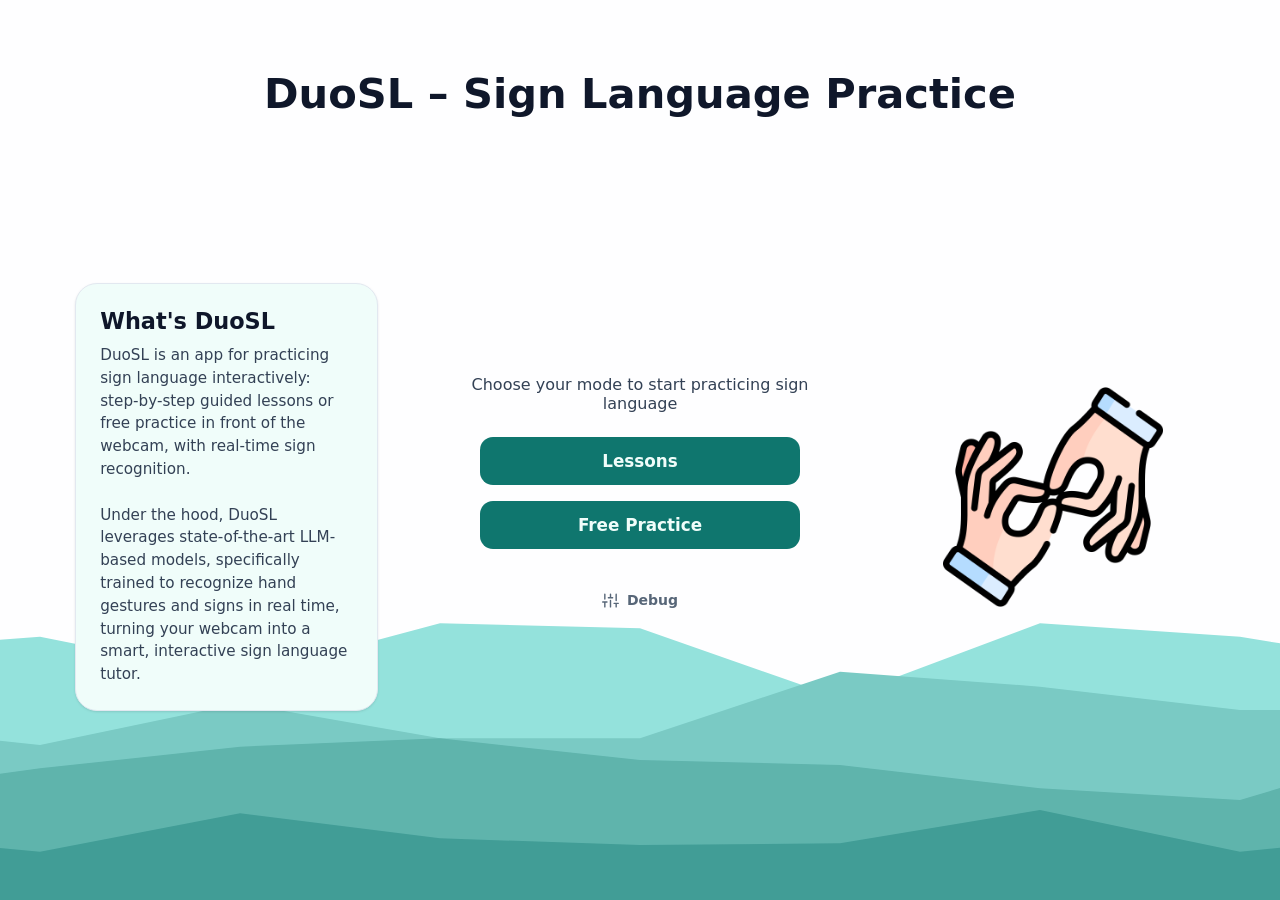
==== commit d7adcaa6: "new lecture choosing menu test" ====
--- a/static/index.html
+++ b/static/index.html
@@ -27,6 +27,16 @@
     <symbol id="i-alert" viewBox="0 0 24 24"><path d="M10.3 3.9 1.8 18a2 2 0 0 0 1.7 3h17a2 2 0 0 0 1.7-3L13.7 3.9a2 2 0 0 0-3.4 0z"/><path d="M12 9v4.5M12 17.2h.01"/></symbol>
     <symbol id="i-camera" viewBox="0 0 24 24"><path d="M23 19a2 2 0 0 1-2 2H3a2 2 0 0 1-2-2V8a2 2 0 0 1 2-2h4l2-3h6l2 3h4a2 2 0 0 1 2 2z"/><circle cx="12" cy="13" r="4"/></symbol>
     <symbol id="i-hand" viewBox="0 0 24 24"><path d="M18 11V6a2 2 0 0 0-4 0v5M14 10V4a2 2 0 0 0-4 0v7M10 10.5V6a2 2 0 0 0-4 0v9"/><path d="M18 8a2 2 0 1 1 4 0v6a8 8 0 0 1-8 8h-2a8 8 0 0 1-8-8v-1a2 2 0 1 1 4 0"/></symbol>
+    <symbol id="i-arrow-left" viewBox="0 0 24 24"><path d="M19 12H5M11 19l-7-7 7-7"/></symbol>
+    <symbol id="i-people" viewBox="0 0 24 24"><path d="M16 20v-1.8a3.6 3.6 0 0 0-3.6-3.6H6.6A3.6 3.6 0 0 0 3 18.2V20"/><circle cx="9.5" cy="7.4" r="3.4"/><path d="M21 20v-1.8a3.6 3.6 0 0 0-2.7-3.5M15.6 4.2a3.6 3.6 0 0 1 0 6.9"/></symbol>
+    <symbol id="i-chat" viewBox="0 0 24 24"><path d="M10 3H4a2 2 0 0 0-2 2v4a2 2 0 0 0 2 2h1v3l3.4-3H10a2 2 0 0 0 2-2V5a2 2 0 0 0-2-2z"/><path d="M14 8h6a2 2 0 0 1 2 2v4a2 2 0 0 1-2 2h-1v3l-3.4-3H14a2 2 0 0 1-2-2v-4a2 2 0 0 1 2-2z"/></symbol>
+    <symbol id="i-heart" viewBox="0 0 24 24"><path d="M20.8 5.7a5 5 0 0 0-7.1 0L12 7.4l-1.7-1.7a5 5 0 0 0-7.1 7.1l8.8 8.8 8.8-8.8a5 5 0 0 0 0-7.1z"/></symbol>
+    <symbol id="i-lock" viewBox="0 0 24 24"><rect x="4" y="10.5" width="16" height="10.5" rx="2.4"/><path d="M8 10.5V7a4 4 0 0 1 8 0v3.5"/></symbol>
+    <symbol id="i-infinity" viewBox="0 0 24 24"><path d="M18.2 8c5.1 0 5.1 8 0 8-5.1 0-7.1-8-12.7-8-4.6 0-4.6 8 0 8 5.6 0 7.6-8 12.7-8z"/></symbol>
+    <!-- Sagome piene: l'omino che sta sul nodo scelto e la palma dietro al
+         nodo del free practice. Disegnate qui e non scaricate da internet,
+         cosi' seguono currentColor e l'app resta senza risorse esterne. -->
+    <symbol id="i-more" viewBox="0 0 24 24"><circle cx="5" cy="12" r="1.9" fill="currentColor" stroke="none"/><circle cx="12" cy="12" r="1.9" fill="currentColor" stroke="none"/><circle cx="19" cy="12" r="1.9" fill="currentColor" stroke="none"/></symbol>
     <symbol id="i-library" viewBox="0 0 24 24"><rect x="3" y="3" width="7" height="7" rx="1.5"/><rect x="14" y="3" width="7" height="7" rx="1.5"/><rect x="3" y="14" width="7" height="7" rx="1.5"/><rect x="14" y="14" width="7" height="7" rx="1.5"/></symbol>
     <symbol id="i-trash" viewBox="0 0 24 24"><path d="M3 6h18M8 6V4a1 1 0 0 1 1-1h6a1 1 0 0 1 1 1v2"/><path d="M19 6l-1 14a2 2 0 0 1-2 2H8a2 2 0 0 1-2-2L5 6"/><path d="M10 11v6M14 11v6"/></symbol>
     <symbol id="i-arrow-right" viewBox="0 0 24 24"><path d="M5 12h14M13 5l7 7-7 7"/></symbol>
@@ -45,7 +55,7 @@
           <h2 class="info-title">What's DuoSL</h2>
           <p class="info-text">
             DuoSL is an app for practicing sign language interactively:
-            step-by-step guided lessons or free training
+            step-by-step guided lessons or free practice
             in front of the webcam, with real-time sign recognition.
             <br><br>
             Under the hood, DuoSL leverages state-of-the-art LLM-based
@@ -59,7 +69,7 @@
           <p class="menu-subtitle">Choose your mode to start practicing sign language</p>
           <div class="menu-buttons">
             <button id="lessons-btn">Lessons</button>
-            <button id="free-btn">Free Training</button>
+            <button id="free-btn">Free Practice</button>
           </div>
 
           <!-- Strumento, non funzione: stile deliberatamente sottotono, la
@@ -76,18 +86,24 @@
                    ha davvero fatto qualcosa. -->
               <p class="dbg-progress" id="menu-progress-line">Reading progress…</p>
 
-              <div id="menu-reset-wrap">
+              <!-- Due comandi, una sola conferma: entrambi sovrascrivono
+                   quello che c'e', quindi passano dallo stesso passaggio. -->
+              <div class="dbg-actions" id="menu-dbg-actions">
+                <button id="menu-fill" class="btn subtle" type="button">
+                  <svg class="icon"><use href="#i-check"></use></svg>
+                  Fill progress
+                </button>
                 <button id="menu-reset" class="btn danger" type="button">
                   <svg class="icon"><use href="#i-trash"></use></svg>
                   Reset progress
                 </button>
               </div>
 
-              <div class="dbg-confirm" id="menu-reset-confirm" hidden>
-                <p>Delete every lesson and sign learned so far?</p>
+              <div class="dbg-confirm" id="menu-confirm" hidden>
+                <p id="menu-confirm-text"></p>
                 <div class="dbg-confirm-actions">
-                  <button id="menu-reset-yes" class="btn danger" type="button">Yes, reset everything</button>
-                  <button id="menu-reset-no" class="btn subtle" type="button">Cancel</button>
+                  <button id="menu-confirm-yes" class="btn danger" type="button">Yes</button>
+                  <button id="menu-confirm-no" class="btn subtle" type="button">Cancel</button>
                 </div>
               </div>
             </div>
@@ -105,22 +121,39 @@
   </div>
 
   <!-- ===================== SCELTA LEZIONE ===================== -->
-  <!-- Fuori ambito in questo passaggio: markup invariato. -->
-  <div id="lectures-screen" class="screen menu-page hidden">
-    <div class="app-container">
-      <h1 class="menu-page-title">Choose a Lecture</h1>
-      <div class="menu-layout">
-        <div class="center-side">
-          <div class="menu-buttons">
-            <button class="lecture-btn" data-lesson="lesson1">Lecture 1 - Introduction</button>
-            <button class="lecture-btn" data-lesson="lesson2">Lecture 2 - People and Identity</button>
-            <button class="lecture-btn" data-lesson="lesson3">Lecture 3 - Interactions </button>
-            <button class="lecture-btn" data-lesson="lesson4">Lecture 4 - Feelings</button>
-            <button id="lectures-back-btn" type="button">Back to Menu</button>
-          </div>
-        </div>
-      </div>
-    </div>
+  <!-- Un percorso invece di una lista: le lezioni hanno un ordine e si
+       sbloccano l'una con l'altra, e una fila di bottoni non lo diceva.
+       I nodi li costruisce lessons.js dai dati di /api/progress: aggiungere
+       una lezione non richiede di toccare questo file. -->
+  <div id="lectures-screen" class="screen path-screen hidden">
+
+    <header class="path-bar">
+      <button id="lectures-back-btn" class="icon-btn" type="button" title="Back to menu (Esc)">
+        <svg class="icon"><use href="#i-arrow-left"></use></svg>
+        <span class="sr-only">Back to menu</span>
+      </button>
+      <div class="path-title">
+        <h1>Your journey</h1>
+        <p id="path-subtitle">&nbsp;</p>
+      </div>
+    </header>
+
+    <div class="path-scroll" id="path-scroll">
+      <div class="path-canvas" id="path-canvas">
+        <svg class="path-lines" id="path-lines" aria-hidden="true" focusable="false"></svg>
+        <!-- nodi e omino inseriti qui da lessons.js -->
+      </div>
+    </div>
+
+    <footer class="path-foot">
+      <p class="path-hint" id="path-hint" role="status" aria-live="polite"></p>
+      <button id="path-start" class="start-btn" type="button">
+        <span class="start-word">Start</span>
+        <span class="start-name" id="path-start-name"></span>
+        <svg class="icon"><use href="#i-arrow-right"></use></svg>
+      </button>
+    </footer>
+
   </div>
 
 
@@ -263,7 +296,6 @@
       </span>
       <p class="fb-text" id="fb-text"></p>
       <div class="fb-actions">
-        <button id="fb-again" class="btn subtle" type="button" hidden>Watch again</button>
         <button id="fb-skip" class="btn subtle" type="button" hidden>Skip this sign</button>
       </div>
       <span class="fb-timer" id="fb-timer" aria-hidden="true"></span>
@@ -302,7 +334,7 @@
   </div>
 
 
-  <!-- ===================== FREE TRAINING ===================== -->
+  <!-- ===================== FREE PRACTICE ===================== -->
   <!-- Stessa lingua visiva della lezione: webcam dominante, e accanto (solo
        se si appunta un segno dalla libreria) la demo, con lo stesso rapporto
        di dimensioni. -->
@@ -315,7 +347,7 @@
       </button>
 
       <div class="free-title">
-        <h1>Free Training</h1>
+        <h1>Free Practice</h1>
         <p>Make any sign you know — DuoSL will name it</p>
       </div>
 
--- a/static/style.css
+++ b/static/style.css
@@ -4,7 +4,7 @@
    1. Token          6. Schermata lezione — barra e progresso
    2. Base e reset   7. Schermata lezione — palco (demo + webcam)
    3. Utility        8. Schermata lezione — feedback e diagnostica
-   4. Bottoni        9. Menu, debug, Free Training e libreria dei segni
+   4. Bottoni        9. Menu, debug, percorso lezioni, Free Practice, libreria
    5. Schermate     10. Responsive e preferenze di movimento
    ========================================================================== */
 
@@ -1129,7 +1129,7 @@
 }
 
 
-/* ========== 9. MENU, FREE TRAINING E LIBRERIA DEI SEGNI ================== */
+/* ========== 9. MENU, FREE PRACTICE E LIBRERIA DEI SEGNI ================== */
 
 .menu-page .app-container {
   max-width: min(1400px, 92vw);
@@ -1232,12 +1232,430 @@
 .dbg-confirm p { font-size: var(--t-sm); color: var(--text); margin-bottom: var(--s-3); line-height: 1.5; }
 .dbg-confirm-actions { display: flex; flex-direction: column; gap: var(--s-2); }
 
+.dbg-actions { display: flex; flex-direction: column; gap: var(--s-2); }
+
+/* .btn.subtle nasce per stare su fondi gia' colorati: e' un velo scuro con
+   testo bianco. Qui il pannello e' bianco, e cosi' com'e' diventava testo
+   chiaro su fondo chiaro. Nel pannello prende un contorno in tinta. */
+.menu-debug-panel .btn.subtle {
+  background: var(--surface);
+  border: 1px solid var(--brand-300);
+  color: var(--brand-800);
+}
+.menu-debug-panel .btn.subtle:hover { background: var(--brand-100); }
+.dbg-actions .btn {
+  display: inline-flex;
+  align-items: center;
+  justify-content: center;
+  gap: var(--s-2);
+}
+.dbg-actions .btn .icon { width: 16px; height: 16px; }
+
 .btn.danger { background: #b42318; color: var(--n-0); }
 .btn.danger:hover { background: #912018; }
 .btn.danger .icon { width: 16px; height: 16px; }
 
 
-/* ======================= FREE TRAINING ==================================
+/* ============= SCELTA LEZIONE: IL PERCORSO ==============================
+   Un percorso invece di una lista. Le lezioni hanno un ordine e si sbloccano
+   l'una con l'altra: una fila di bottoni tutti uguali non lo diceva, e non
+   dava alcun senso di avanzamento fra una sessione e l'altra.
+
+   Quattro segnali distinti, ognuno su un canale suo, perche' non si
+   confondano fra loro:
+     dove sei stato   -> spunta verde sul nodo
+     dove devi andare -> alone ambra sul prossimo
+     cosa hai scelto  -> l'omino in piedi sul nodo
+     cosa non c'e'    -> cerchi tratteggiati che sfumano, in fondo al percorso
+
+   TUTTA la scala dipende da --disc, che imposta lessons.js in base allo
+   spazio disponibile: un solo numero governa dischi, icone, testi, anelli e
+   tratteggio, cosi' la pagina cresce sui monitor grandi e si stringe su
+   quelli piccoli restando in proporzione.
+*/
+
+.path-screen {
+  flex-direction: column;
+  align-items: stretch;
+  justify-content: space-between;
+  gap: var(--s-4);
+  height: 100vh;
+  min-height: 100vh;
+  padding: var(--s-5) var(--s-6) var(--s-6);
+  overflow-x: clip;
+
+  --disc: 118px;                        /* valore iniziale: poi lo scrive il JS */
+  --disc-r: calc(var(--disc) / 2);
+}
+
+.path-bar { display: flex; align-items: center; gap: var(--s-4); flex: none; }
+.path-title h1 { font-size: var(--t-xl); font-weight: 800; letter-spacing: -.02em; }
+.path-title p  { font-size: var(--t-sm); color: var(--text-mute); }
+
+/* Il percorso e' quasi sempre piu' largo della finestra — ci sono anche le
+   lezioni future — quindi scorre in orizzontale invece di stringersi. */
+.path-scroll {
+  flex: 1;
+  min-height: 0;
+  display: flex;
+  align-items: center;
+  overflow-x: auto;
+  overflow-y: hidden;
+
+  /* Barra di scorrimento discreta e in tinta: quella di sistema tagliava in
+     due il disegno delle onde. */
+  scrollbar-width: thin;
+  scrollbar-color: var(--brand-200) transparent;
+}
+.path-scroll::-webkit-scrollbar { height: 11px; }
+.path-scroll::-webkit-scrollbar-track { background: transparent; }
+.path-scroll::-webkit-scrollbar-thumb {
+  background: var(--brand-200);
+  background-clip: content-box;
+  border: 3px solid transparent;
+  border-radius: var(--r-pill);
+}
+.path-scroll::-webkit-scrollbar-thumb:hover {
+  background: var(--brand-300);
+  background-clip: content-box;
+}
+
+.path-canvas {
+  position: relative;
+  flex: none;
+  margin-inline: auto;   /* centrato finche' ci sta tutto */
+}
+
+/* --- La linea tratteggiata --- */
+
+.path-lines {
+  position: absolute;
+  inset: 0;
+  width: 100%; height: 100%;
+  overflow: visible;
+}
+.path-lines path {
+  fill: none;
+  stroke: var(--brand-200);
+  stroke-width: calc(var(--disc) * .076);
+  stroke-linecap: round;
+  stroke-dasharray: calc(var(--disc) * .185) calc(var(--disc) * .163);
+}
+/* Il tratto che porta a una lezione ancora chiusa e' grigio: il colore dice
+   fin dove si puo' arrivare, prima ancora di guardare i lucchetti. */
+.path-lines path.to-locked { stroke: var(--n-300); }
+/* Verso le lezioni future il tratteggio sbiadisce insieme a loro. */
+.path-lines path.to-soon { stroke: var(--n-200); }
+
+/* La strada oltre l'ultimo cerchio: il colore lo da' il gradiente costruito
+   in lessons.js, qui si dichiarano solo i due capi. Sfuma invece di
+   fermarsi netta, altrimenti sembrerebbe una linea tagliata male. */
+/* Lo stroke va dichiarato QUI e non come attributo sull'elemento: una
+   regola CSS batte sempre un attributo di presentazione, e .path-lines path
+   qui sopra avrebbe ridipinto la coda di teal pieno. */
+.path-lines path.path-tail { stroke: url(#path-tail-fade); }
+.path-lines .tail-start { stop-color: var(--n-300); stop-opacity: 1; }
+.path-lines .tail-end   { stop-color: var(--n-300); stop-opacity: 0; }
+
+/* --- I nodi --- */
+
+.path-node {
+  position: absolute;
+  left: 0; top: 0;
+  transform: translate(calc(var(--x) - 50%), calc(var(--y) - 50%));
+  width: var(--disc);
+  height: var(--disc);
+  padding: 0;
+  border: 0;
+  background: none;
+  cursor: pointer;
+}
+
+.node-disc {
+  position: relative;
+  z-index: 1;
+  width: 100%; height: 100%;
+  border-radius: 50%;
+  display: grid;
+  place-items: center;
+  background: var(--brand-800);
+  color: var(--n-0);
+  box-shadow: var(--sh-2);
+  transition: transform var(--dur) var(--ease-back),
+              background var(--dur) var(--ease),
+              box-shadow var(--dur) var(--ease);
+}
+.node-disc .icon {
+  width: calc(var(--disc) * .44);
+  height: calc(var(--disc) * .44);
+  stroke-width: 1.9;
+}
+
+.path-node:hover  .node-disc { transform: scale(1.06); }
+.path-node:active .node-disc { transform: scale(.97); }
+.path-node[aria-pressed="true"] .node-disc { transform: scale(1.08); box-shadow: var(--sh-3); }
+
+/* Il nome su una pastiglia chiara: sotto ci passa il disegno delle onde, e
+   il testo nudo ci si perdeva sopra.
+
+   Sta VICINO al disco, e si alza solo per fare posto alla barca quando
+   attracca. Tenerlo sempre alto lasciava un buco fra nome e cerchio su tutti
+   i nodi che la barca non stava toccando. */
+.node-name {
+  position: absolute;
+  bottom: calc(100% + var(--disc) * .17);
+  transition: bottom var(--dur-slow) var(--ease);
+  left: 50%;
+  transform: translateX(-50%);
+  white-space: nowrap;
+  padding: calc(var(--disc) * .035) calc(var(--disc) * .105);
+  border-radius: var(--r-pill);
+  background: rgba(255, 255, 255, .88);
+  border: 1px solid var(--brand-100);
+  box-shadow: var(--sh-1);
+  font-size: calc(var(--disc) * .148);
+  font-weight: 800;
+  letter-spacing: -.01em;
+  color: var(--brand-900);
+}
+/* Il free practice ha il nome SOTTO, quindi la barca non gli sta mai fra i
+   piedi: escluso dal sollevamento. */
+.path-node[aria-pressed="true"]:not(.free-node) .node-name {
+  bottom: calc(100% + var(--disc) * .58);
+}
+
+.node-num {
+  position: absolute;
+  top: calc(100% + var(--disc) * .07);
+  left: 50%;
+  transform: translateX(-50%);
+  font-size: calc(var(--disc) * .185);
+  font-weight: 800;
+  color: var(--brand-800);
+  font-variant-numeric: tabular-nums;
+}
+
+/* Stato: fatta / prossima / chiusa / in arrivo */
+
+.path-node[data-state="next"] .node-disc { background: var(--brand-600); }
+
+.path-node[data-state="locked"] { cursor: default; }
+.path-node[data-state="locked"] .node-disc { background: var(--n-300); box-shadow: var(--sh-1); }
+.path-node[data-state="locked"] .node-num  { color: var(--n-400); }
+.path-node[data-state="locked"]:hover .node-disc { transform: none; }
+
+/* Le lezioni che in questa demo non esistono ancora: cerchio vuoto e
+   tratteggiato, e via via piu' sbiadito. Dicono "il percorso continua"
+   senza fingere di essere una porta che si puo' aprire. */
+.path-node[data-state="soon"] { cursor: default; opacity: var(--fade, 1); }
+.path-node[data-state="soon"] .node-disc {
+  background: transparent;
+  border: 2px dashed var(--n-300);
+  color: var(--n-400);
+  box-shadow: none;
+}
+.path-node[data-state="soon"] .node-disc .icon { width: calc(var(--disc) * .30); height: calc(var(--disc) * .30); }
+.path-node[data-state="soon"] .node-num { color: var(--n-300); }
+.path-node[data-state="soon"]:hover .node-disc { transform: none; }
+
+/* Alone del prossimo: e' un anello STACCATO dal disco, non un bordo, cosi'
+   non cambia la dimensione del cerchio e si legge come un'indicazione
+   esterna invece che come un altro stato del nodo. */
+.node-ring {
+  position: absolute;
+  inset: calc(var(--disc) * -.095);
+  border-radius: 50%;
+  border: calc(var(--disc) * .042) solid var(--warn-400);
+  opacity: 0;
+  pointer-events: none;
+  transition: opacity var(--dur) var(--ease);
+}
+.path-node[data-state="next"] .node-ring {
+  opacity: 1;
+  animation: next-pulse 2.6s var(--ease) infinite;
+}
+/* Bussare su un nodo che non si apre: l'anello lampeggia una volta, in
+   grigio. Niente scossoni: dire "non ancora" non deve mettere ansia. */
+.path-node.knock .node-ring {
+  opacity: 1;
+  border-color: var(--n-400);
+  animation: knock 620ms var(--ease);
+}
+
+.node-check {
+  position: absolute;
+  right: calc(var(--disc) * -.03); bottom: calc(var(--disc) * -.03);
+  z-index: 2;
+  width: calc(var(--disc) * .30);
+  height: calc(var(--disc) * .30);
+  border-radius: 50%;
+  background: var(--ok-600);
+  color: var(--n-0);
+  display: none;
+  place-items: center;
+  border: calc(var(--disc) * .032) solid var(--bg);
+}
+.node-check .icon {
+  width: calc(var(--disc) * .15);
+  height: calc(var(--disc) * .15);
+  stroke-width: 3.2;
+}
+.path-node[data-state="done"] .node-check { display: grid; }
+
+/* --- Free practice: fuori dal percorso, di proposito ---------------------
+   Non e' una lezione e non deve sembrarlo: sfondo piu' vivo, un alone che
+   respira e tre scintille sfasate. E' l'unico nodo che si muove da solo, ed
+   e' cosi' che si fa notare senza dover gridare. */
+
+.free-node .node-disc {
+  background: linear-gradient(145deg, var(--brand-400), var(--brand-600) 52%, var(--brand-800));
+}
+.free-node .node-disc .icon { width: calc(var(--disc) * .50); height: calc(var(--disc) * .50); }
+
+/* Il faro spunta da dietro il disco, spostato di lato: la barca, quando
+   attracca, gli si sovrappone senza coprirlo. Sta in tema con le onde in
+   fondo alla pagina, ed e' l'unica cosa "disegnata" della schermata. */
+.node-lighthouse {
+  position: absolute;
+  z-index: 0;
+  left: 50%;
+  bottom: calc(100% - var(--disc) * .14);
+  transform: translateX(-82%);
+  width: calc(var(--disc) * 1.12);
+  height: auto;
+  pointer-events: none;
+  filter: drop-shadow(0 2px 4px rgba(2, 6, 23, .12));
+}
+
+/* Nome sotto e non sopra: sopra ci sono le scintille. */
+.free-node .node-name {
+  bottom: auto;
+  top: calc(100% + var(--disc) * .10);
+  color: var(--brand-800);
+}
+
+.free-glow {
+  position: absolute;
+  z-index: 0;
+  left: 50%; top: 50%;
+  width: calc(var(--disc) * 1.85);
+  height: calc(var(--disc) * 1.85);
+  transform: translate(-50%, -50%);
+  border-radius: 50%;
+  background: radial-gradient(circle,
+              rgba(20, 184, 166, .26) 0%,
+              rgba(20, 184, 166, .10) 42%,
+              rgba(20, 184, 166, 0) 68%);
+  pointer-events: none;
+  animation: free-breathe 5.5s var(--ease) infinite;
+}
+
+
+/* --- L'omino --- */
+
+.path-avatar {
+  position: absolute;
+  left: 0; top: 0;
+  z-index: 3;
+  pointer-events: none;
+  transition: transform 430ms var(--ease-back);
+}
+/* Lo scafo della barca sta al 92% dell'altezza del disegno, non in fondo:
+   il -92% invece del solito -100% lo fa appoggiare sul bordo del disco
+   invece di lasciarlo sospeso sopra. */
+.path-avatar {
+  transform: translate(calc(var(--x) - 50%), calc(var(--y) - var(--disc-r) - 92%));
+}
+.path-avatar img {
+  display: block;
+  width: calc(var(--disc) * .58);
+  height: auto;
+  /* Un'ombra corta: la stacca dal disco su cui e' appoggiata e da' l'idea
+     che ci sia posata sopra invece che disegnata sopra. */
+  filter: drop-shadow(0 2px 3px rgba(2, 6, 23, .28));
+}
+.avatar-inner { display: block; transform-origin: 50% 100%; }
+.avatar-inner.hop  { animation: avatar-hop 430ms var(--ease); }
+.avatar-inner.dive { animation: avatar-dive 430ms var(--ease) forwards; }
+
+@keyframes avatar-hop {
+  0%   { transform: translateY(0)     scaleY(1); }
+  22%  { transform: translateY(-13px) scaleY(1.07); }
+  60%  { transform: translateY(-16px) scaleY(1.02); }
+  100% { transform: translateY(0)     scaleY(1); }
+}
+/* "Entra" nel cerchio: si accovaccia un attimo e sprofonda nel disco. */
+@keyframes avatar-dive {
+  0%   { transform: translateY(0)    scale(1);   opacity: 1; }
+  26%  { transform: translateY(-9px) scale(1.05); opacity: 1; }
+  100% { transform: translateY(52px) scale(.22);  opacity: 0; }
+}
+@keyframes next-pulse {
+  0%, 100% { box-shadow: 0 0 0 0    rgba(251, 191, 36, .45); }
+  55%      { box-shadow: 0 0 0 11px rgba(251, 191, 36, 0); }
+}
+@keyframes knock {
+  0%, 100% { transform: scale(1);    opacity: 1; }
+  50%      { transform: scale(1.09); opacity: .55; }
+}
+@keyframes free-breathe {
+  0%, 100% { transform: translate(-50%, -50%) scale(.92); opacity: .75; }
+  50%      { transform: translate(-50%, -50%) scale(1.06); opacity: 1; }
+}
+
+/* --- Il pulsante di avvio --- */
+
+.path-foot {
+  flex: none;
+  display: flex;
+  flex-direction: column;
+  align-items: center;
+  gap: var(--s-2);
+  padding-bottom: var(--s-5);   /* staccato dal bordo, non incollato */
+}
+/* Altezza riservata: il messaggio compare e sparisce, il pulsante non si
+   sposta mentre lo stai per premere. */
+.path-hint {
+  min-height: 22px;
+  font-size: var(--t-sm);
+  font-weight: 600;
+  color: var(--warn-800);
+  text-align: center;
+}
+
+.start-btn {
+  display: inline-flex;
+  align-items: center;
+  gap: var(--s-3);
+  height: 76px;
+  padding: 0 var(--s-9);
+  border: 0;
+  border-radius: var(--r-pill);
+  /* Piu' scuro di prima: sopra le onde chiare in fondo alla pagina il teal
+     medio si mimetizzava. L'anello bianco lo ritaglia dallo sfondo senza
+     uscire dalla palette. */
+  background: linear-gradient(135deg, var(--brand-700), var(--brand-900));
+  color: var(--n-0);
+  font-size: 1.35rem;
+  font-weight: 800;
+  cursor: pointer;
+  box-shadow: 0 0 0 5px rgba(255, 255, 255, .58), var(--sh-3);
+  transition: transform var(--dur-fast) var(--ease),
+              box-shadow var(--dur) var(--ease);
+}
+.start-btn:hover {
+  transform: translateY(-2px);
+  box-shadow: 0 0 0 6px rgba(255, 255, 255, .72), var(--sh-3);
+}
+.start-btn:active { transform: translateY(0) scale(.985); }
+.start-btn:disabled { opacity: .45; cursor: default; transform: none; box-shadow: var(--sh-1); }
+.start-btn .start-word { font-size: 1.05em; }
+.start-word { letter-spacing: .01em; }
+.start-name { font-weight: 600; opacity: .9; }
+.start-btn .icon { width: 24px; height: 24px; stroke-width: 2.4; margin-left: 2px; }
+
+
+/* ======================= FREE PRACTICE ==================================
    Stessa lingua della lezione. Due modi: sola webcam, oppure webcam piu'
    la demo di un segno appuntato dalla libreria - e in quel caso lo stesso
    rapporto di dimensioni della lezione (demo al 74%, webcam dominante). */
@@ -1585,6 +2003,22 @@
   color: var(--n-0);
 }
 .chip-btn[aria-expanded="true"] .chip-count { background: rgba(255, 255, 255, .24); color: var(--n-0); }
+
+/* La libreria non e' un interruttore come gli altri: e' meta' del contenuto
+   della schermata, e da chiusa in stile neutro finiva in secondo piano.
+   Resta piena anche chiusa, e da aperta scurisce di un gradino. */
+#free-library {
+  background: var(--brand-700);
+  border-color: var(--brand-700);
+  color: var(--n-0);
+}
+#free-library:hover { background: var(--brand-800); border-color: var(--brand-800); }
+#free-library .chip-count { background: rgba(255, 255, 255, .24); color: var(--n-0); }
+#free-library[aria-expanded="true"],
+#free-library[aria-expanded="true"]:hover {
+  background: var(--brand-900);
+  border-color: var(--brand-900);
+}
 
 /* Il chip "quiet" resta sottotono anche da aperto: e' uno strumento, e il
    teal e' riservato alle funzioni della pratica. */
@@ -1662,11 +2096,29 @@
      tornare a poter crescere, ed e' giusto che scorra. */
   .free-screen { padding: var(--s-4) var(--s-4) var(--s-6); height: auto; }
 
+  /* La scala dei nodi la decide lessons.js dallo spazio disponibile: qui
+     restano solo i margini della pagina e il pulsante. */
+  .path-screen { padding: var(--s-4); }
+  .start-btn { height: 62px; padding: 0 var(--s-7); font-size: 1.12rem; }
+  .start-btn .icon { width: 21px; height: 21px; }
+
   .free-stage { flex-direction: column; align-items: center; gap: var(--s-4); }
   .free-stage .stage-col { width: 100%; max-width: 560px; }
   .free-title p { display: none; }
 
   .result { width: 100%; }
+}
+
+/* Finestra bassa: la corsia del percorso e' gia' governata dal JS, qui si
+   recupera altezza sulle due fasce fisse sopra e sotto. */
+@media (max-height: 660px) {
+  .path-screen { padding: var(--s-3) var(--s-5) var(--s-4); gap: var(--s-2); }
+  .path-title h1 { font-size: var(--t-lg); }
+  .path-title p { display: none; }
+  .path-hint { min-height: 18px; font-size: var(--t-xs); }
+  .path-foot { padding-bottom: var(--s-3); }
+  .start-btn { height: 58px; padding: 0 var(--s-7); font-size: 1.08rem; }
+  .start-btn .icon { width: 20px; height: 20px; }
 }
 
 @media (max-width: 800px) {
@@ -1699,5 +2151,10 @@
   .cam-card[data-state="correct"] .cam-verdict,
   .cam-card[data-state="wrong"] .cam-verdict { animation: none; opacity: 1; }
   .fb-timer.run { animation: none; transform: scaleX(0); }
+  .path-node[data-state="next"] .node-ring { animation: none; }
+  .free-glow { animation: none; }
+  .path-scroll { scroll-behavior: auto; }
+  .avatar-inner.hop { animation: none; }
+  .avatar-inner.dive { animation: none; opacity: 0; }
   .library { transition: none; }
 }
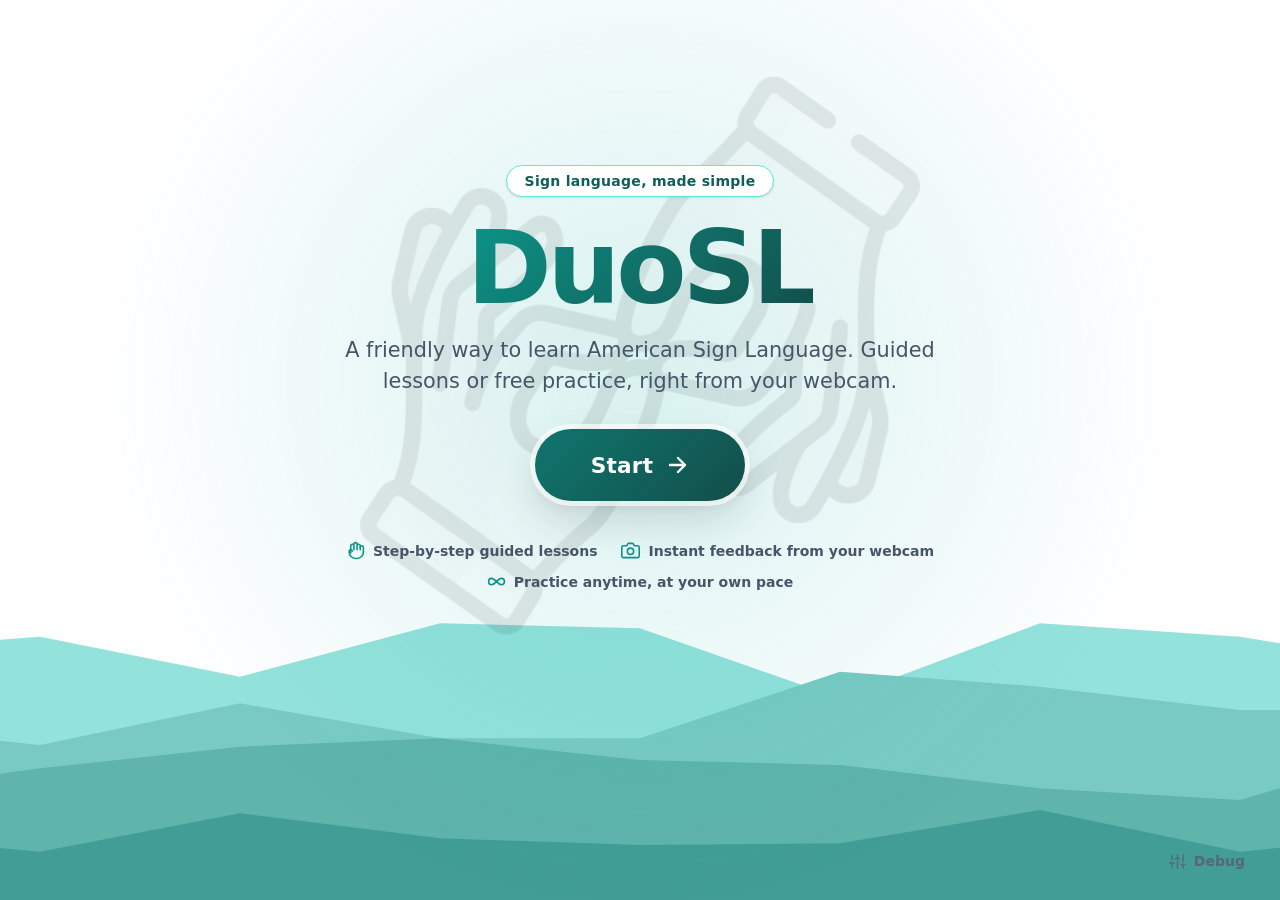
==== commit 7fe3e0c1: "nuovo menu iniziale" ====
--- a/static/index.html
+++ b/static/index.html
@@ -33,9 +33,7 @@
     <symbol id="i-heart" viewBox="0 0 24 24"><path d="M20.8 5.7a5 5 0 0 0-7.1 0L12 7.4l-1.7-1.7a5 5 0 0 0-7.1 7.1l8.8 8.8 8.8-8.8a5 5 0 0 0 0-7.1z"/></symbol>
     <symbol id="i-lock" viewBox="0 0 24 24"><rect x="4" y="10.5" width="16" height="10.5" rx="2.4"/><path d="M8 10.5V7a4 4 0 0 1 8 0v3.5"/></symbol>
     <symbol id="i-infinity" viewBox="0 0 24 24"><path d="M18.2 8c5.1 0 5.1 8 0 8-5.1 0-7.1-8-12.7-8-4.6 0-4.6 8 0 8 5.6 0 7.6-8 12.7-8z"/></symbol>
-    <!-- Sagome piene: l'omino che sta sul nodo scelto e la palma dietro al
-         nodo del free practice. Disegnate qui e non scaricate da internet,
-         cosi' seguono currentColor e l'app resta senza risorse esterne. -->
+
     <symbol id="i-more" viewBox="0 0 24 24"><circle cx="5" cy="12" r="1.9" fill="currentColor" stroke="none"/><circle cx="12" cy="12" r="1.9" fill="currentColor" stroke="none"/><circle cx="19" cy="12" r="1.9" fill="currentColor" stroke="none"/></symbol>
     <symbol id="i-library" viewBox="0 0 24 24"><rect x="3" y="3" width="7" height="7" rx="1.5"/><rect x="14" y="3" width="7" height="7" rx="1.5"/><rect x="3" y="14" width="7" height="7" rx="1.5"/><rect x="14" y="14" width="7" height="7" rx="1.5"/></symbol>
     <symbol id="i-trash" viewBox="0 0 24 24"><path d="M3 6h18M8 6V4a1 1 0 0 1 1-1h6a1 1 0 0 1 1 1v2"/><path d="M19 6l-1 14a2 2 0 0 1-2 2H8a2 2 0 0 1-2-2L5 6"/><path d="M10 11v6M14 11v6"/></symbol>
@@ -44,87 +42,77 @@
 
 
   <!-- ===================== MENU INIZIALE ===================== -->
-  <!-- Fuori ambito in questo passaggio: markup invariato. -->
+
   <div id="menu-screen" class="screen menu-page">
-    <div class="app-container">
-
-      <h1 class="menu-page-title">DuoSL – Sign Language Practice </h1>
-
-      <div class="menu-layout">
-        <div class="info-side">
-          <h2 class="info-title">What's DuoSL</h2>
-          <p class="info-text">
-            DuoSL is an app for practicing sign language interactively:
-            step-by-step guided lessons or free practice
-            in front of the webcam, with real-time sign recognition.
-            <br><br>
-            Under the hood, DuoSL leverages state-of-the-art LLM-based
-            models, specifically trained to recognize hand gestures and
-            signs in real time, turning your webcam into a smart,
-            interactive sign language tutor.
-          </p>
-        </div>
-
-        <div class="center-side">
-          <p class="menu-subtitle">Choose your mode to start practicing sign language</p>
-          <div class="menu-buttons">
-            <button id="lessons-btn">Lessons</button>
-            <button id="free-btn">Free Practice</button>
-          </div>
-
-          <!-- Strumento, non funzione: stile deliberatamente sottotono, la
-               stessa convenzione del pannello diagnostica in lezione. -->
-          <div class="menu-debug">
-            <button id="menu-debug-toggle" class="chip-btn quiet" type="button"
-                    aria-expanded="false" aria-controls="menu-debug-panel">
-              <svg class="icon"><use href="#i-sliders"></use></svg>
-              <span class="chip-label">Debug</span>
-            </button>
-
-            <div class="menu-debug-panel" id="menu-debug-panel" hidden>
-              <!-- I conteggi non sono decorativi: sono la prova che il reset
-                   ha davvero fatto qualcosa. -->
-              <p class="dbg-progress" id="menu-progress-line">Reading progress…</p>
-
-              <!-- Due comandi, una sola conferma: entrambi sovrascrivono
-                   quello che c'e', quindi passano dallo stesso passaggio. -->
-              <div class="dbg-actions" id="menu-dbg-actions">
-                <button id="menu-fill" class="btn subtle" type="button">
-                  <svg class="icon"><use href="#i-check"></use></svg>
-                  Fill progress
-                </button>
-                <button id="menu-reset" class="btn danger" type="button">
-                  <svg class="icon"><use href="#i-trash"></use></svg>
-                  Reset progress
-                </button>
-              </div>
-
-              <div class="dbg-confirm" id="menu-confirm" hidden>
-                <p id="menu-confirm-text"></p>
-                <div class="dbg-confirm-actions">
-                  <button id="menu-confirm-yes" class="btn danger" type="button">Yes</button>
-                  <button id="menu-confirm-no" class="btn subtle" type="button">Cancel</button>
-                </div>
-              </div>
-            </div>
-          </div>
-        </div>
-
-        <div class="logo-side">
-          <!-- lazy: entrando direttamente in una lezione il menu resta nascosto,
-               e senza questo il logo verrebbe scaricato comunque -->
-          <img src="/static/sign-language.png" alt="DuoSL sign logo" class="logo-img" loading="lazy" />
-        </div>
-
-      </div>
-    </div>
+
+    <div class="menu-glow" aria-hidden="true"></div>
+
+    <div class="menu-hero">
+      <img src="/static/sign-language.png" alt="" class="menu-emblem" aria-hidden="true" loading="lazy" />
+
+      <p class="menu-kicker">Sign language, made simple</p>
+      <h1 class="menu-page-title">DuoSL</h1>
+      <p class="menu-page-tagline">
+        A friendly way to learn American Sign Language. Guided lessons
+        or free practice, right from your webcam.
+      </p>
+
+      <button id="start-btn" class="start-menu-btn">
+        Start
+        <svg class="icon"><use href="#i-arrow-right"></use></svg>
+      </button>
+
+      <ul class="menu-features">
+        <li>
+          <svg class="icon"><use href="#i-hand"></use></svg>
+          Step-by-step guided lessons
+        </li>
+        <li>
+          <svg class="icon"><use href="#i-camera"></use></svg>
+          Instant feedback from your webcam
+        </li>
+        <li>
+          <svg class="icon"><use href="#i-infinity"></use></svg>
+          Practice anytime, at your own pace
+        </li>
+      </ul>
+    </div>
+
+    <div class="menu-debug-corner">
+      <button id="menu-debug-toggle" class="chip-btn quiet" type="button"
+              aria-expanded="false" aria-controls="menu-debug-panel">
+        <svg class="icon"><use href="#i-sliders"></use></svg>
+        <span class="chip-label">Debug</span>
+      </button>
+
+      <div class="menu-debug-panel" id="menu-debug-panel" hidden>
+
+        <p class="dbg-progress" id="menu-progress-line">Reading progress…</p>
+        <div class="dbg-actions" id="menu-dbg-actions">
+          <button id="menu-fill" class="btn subtle" type="button">
+            <svg class="icon"><use href="#i-check"></use></svg>
+            Fill progress
+          </button>
+          <button id="menu-reset" class="btn danger" type="button">
+            <svg class="icon"><use href="#i-trash"></use></svg>
+            Reset progress
+          </button>
+        </div>
+
+        <div class="dbg-confirm" id="menu-confirm" hidden>
+          <p id="menu-confirm-text"></p>
+          <div class="dbg-confirm-actions">
+            <button id="menu-confirm-yes" class="btn danger" type="button">Yes</button>
+            <button id="menu-confirm-no" class="btn subtle" type="button">Cancel</button>
+          </div>
+        </div>
+      </div>
+    </div>
+
   </div>
 
   <!-- ===================== SCELTA LEZIONE ===================== -->
-  <!-- Un percorso invece di una lista: le lezioni hanno un ordine e si
-       sbloccano l'una con l'altra, e una fila di bottoni non lo diceva.
-       I nodi li costruisce lessons.js dai dati di /api/progress: aggiungere
-       una lezione non richiede di toccare questo file. -->
+
   <div id="lectures-screen" class="screen path-screen hidden">
 
     <header class="path-bar">
@@ -173,8 +161,6 @@
         <span class="progress-count" id="lesson-count" aria-live="polite"></span>
       </div>
 
-      <!-- Etichettati, non solo icone: da soli i simboli non dicevano ne'
-           che cosa fanno ne' se sono accesi. -->
       <div class="bar-actions">
         <button id="voice-toggle" class="chip-btn" type="button" aria-pressed="false"
                 title="Read the sign aloud (V)">
@@ -190,8 +176,7 @@
       </div>
     </header>
 
-    <!-- Il segno da fare. Centrato e grande perche' e' l'informazione piu'
-         importante della schermata: prima stava di lato e non si trovava. -->
+    <!-- Il segno da fare, centrato e grande  -->
     <div class="prompt">
       <p class="prompt-eyebrow">Your turn — make this sign</p>
       <div class="prompt-row">
@@ -204,16 +189,11 @@
     </div>
 
 
-    <!-- Le due card che l'occhio confronta di continuo -->
     <main class="lesson-stage">
 
-      <!-- Colonna demo: piu' piccola della webcam, di proposito -->
       <section class="stage-col demo-col">
         <div class="card demo-card">
           <span class="card-tag">Demo</span>
-          <!-- autoplay oltre al play() da codice: se la scheda e' nascosta al
-               caricamento il browser sospende il video, e l'attributo lo fa
-               ripartire da solo appena la pagina torna visibile -->
           <video id="demo-video" loop muted playsinline autoplay preload="auto"></video>
           <p class="demo-missing" id="demo-missing" hidden>No demo for this sign</p>
           <div class="demo-controls">
@@ -233,23 +213,19 @@
           </div>
         </div>
 
-        <!-- Promemoria mostrati mentre la lezione e' in pausa, quando la demo
-             diventa l'elemento grande e l'utente la sta studiando -->
         <ul class="demo-hints" id="demo-hints" hidden>
           <li>The small details matter!</li>
           <li>Which hand you use matters!</li>
         </ul>
       </section>
 
-      <!-- Colonna webcam: l'elemento dominante della schermata -->
+      <!-- Colonna webcam -->
       <section class="stage-col you-col">
         <div class="card cam-card" id="cam-card" data-state="idle">
           <span class="card-tag right">You</span>
           <video id="webcam" autoplay playsinline muted></video>
           <canvas id="overlay"></canvas>
 
-          <!-- Canale di stato unico, sul bordo: colore + movimento,
-               leggibili in visione periferica mentre si guardano le mani. -->
           <div class="cam-ring" aria-hidden="true"></div>
 
           <div class="cam-badge">
@@ -257,16 +233,13 @@
             <span id="cam-badge-text">Ready</span>
           </div>
 
-          <!-- Glifo del verdetto: mai il colore da solo -->
           <div class="cam-verdict" id="cam-verdict" aria-hidden="true">
             <svg class="icon v-ok"><use href="#i-check"></use></svg>
             <svg class="icon v-no"><use href="#i-retry"></use></svg>
           </div>
 
-          <!-- Suggerimento non bloccante (mani fuori campo, cattura breve) -->
           <p class="cam-hint" id="cam-hint" hidden></p>
 
-          <!-- Stati che coprono la card: permessi, errori, fine lezione -->
           <div class="cam-cover" id="cam-cover" hidden>
             <svg class="icon cover-icon" id="cover-icon"><use href="#i-camera"></use></svg>
             <h3 class="cover-title" id="cover-title"></h3>
@@ -284,10 +257,6 @@
 
     </main>
 
-    <!-- Verdetto: sale dal basso solo quando c'e' qualcosa da dire.
-         Lo spazio pero' resta occupato sempre: se comparendo accorciasse il
-         palco, le due card salterebbero verso l'alto proprio nell'istante in
-         cui l'utente le sta guardando. -->
     <div class="feedback-slot">
     <div class="feedback" id="feedback" role="status" aria-live="polite" hidden>
       <span class="fb-glyph" aria-hidden="true">
@@ -310,7 +279,7 @@
       <p class="cd-cheer" id="cd-cheer"></p>
     </div>
 
-    <!-- Diagnostica: fuori dalla vista di chi impara, a portata di chi tara -->
+    <!-- Debug -->
     <aside class="debug-panel" id="debug-panel" hidden aria-label="Diagnostics">
       <h3>Capture diagnostics</h3>
       <div class="meter">
@@ -335,9 +304,7 @@
 
 
   <!-- ===================== FREE PRACTICE ===================== -->
-  <!-- Stessa lingua visiva della lezione: webcam dominante, e accanto (solo
-       se si appunta un segno dalla libreria) la demo, con lo stesso rapporto
-       di dimensioni. -->
+
   <div id="app-screen" class="screen free-screen hidden">
 
     <header class="lesson-bar">
@@ -433,9 +400,7 @@
                 <span class="sr-only">Hear the word</span>
               </button>
             </div>
-            <!-- Piccola e chiamata "confidence", non "accuracy": e' il softmax
-                 del classificatore e non e' calibrato, resta sopra il 90% anche
-                 quando sbaglia. Darle risalto insegnerebbe a fidarsene troppo. -->
+
             <div class="result-conf" id="free-conf" hidden>
               <span class="conf-label">confidence</span>
               <span class="conf-track"><span class="conf-fill" id="free-conf-fill"></span></span>
@@ -446,7 +411,6 @@
 
       </main>
 
-      <!-- Libreria: affianca il palco e lo restringe, non lo copre. -->
       <aside class="library" id="library-drawer" role="complementary" aria-label="Your signs">
         <header class="lib-head">
           <h2 class="lib-title" id="lib-title" tabindex="-1">Your signs</h2>
@@ -471,4 +435,4 @@
 
   <script type="module" src="/static/app.js"></script>
 </body>
-</html>
+</html>
--- a/static/style.css
+++ b/static/style.css
@@ -847,11 +847,6 @@
   50%      { opacity: .45; }
 }
 
-/* Nessuno scuotimento sull'errore: un tentativo non riconosciuto non e' un
-   fallimento, e far tremare l'immagine dell'utente genera ansia proprio
-   mentre sta cercando di rifare il segno. Il verdetto lo danno colore,
-   glifo e testo, che bastano. */
-
 .cam-badge {
   position: absolute;
   top: var(--s-3); left: var(--s-3);
@@ -979,9 +974,6 @@
 
 /* ============ 8. LEZIONE — FEEDBACK E DIAGNOSTICA ======================== */
 
-/* Lo spazio del verdetto resta riservato anche quando il verdetto non c'e':
-   un banner che compare accorciando il palco farebbe saltare le card verso
-   l'alto nell'istante peggiore, cioe' mentre l'utente le sta guardando. */
 .feedback-slot {
   flex: none;
   min-height: 78px;
@@ -1018,7 +1010,6 @@
 .fb-text { flex: 1; font-size: var(--t-md); font-weight: 600; }
 .fb-actions { display: flex; gap: var(--s-2); flex: none; }
 
-/* L'auto-avanzamento si vede scorrere: non "succede e basta" */
 .fb-timer {
   position: absolute;
   left: 0; bottom: 0;
@@ -1030,10 +1021,6 @@
 .fb-timer.run { animation: fb-timer linear forwards; }
 @keyframes fb-timer { from { transform: scaleX(1); } to { transform: scaleX(0); } }
 
-/* --- Diagnostica: fuori dalla vista di chi impara, a portata di chi tara --- */
-/* Sollevato sopra lo spazio riservato al verdetto: il pannello puo' velare un
-   angolo del video (e' uno strumento, si apre di proposito) ma non deve mai
-   coprire il testo del verdetto ne' il pulsante di skip. */
 .debug-panel {
   position: fixed;
   right: var(--s-5);
@@ -1061,8 +1048,6 @@
 
 .meter { display: flex; align-items: center; gap: var(--s-3); margin-bottom: var(--s-4); }
 
-/* Le due soglie disegnate sopra la barra: tararle diventa visivo invece
-   che a occhio, che e' il punto della sezione 6 di COME_TESTARE.txt. */
 .meter-track {
   position: relative;
   flex: 1;
@@ -1084,8 +1069,6 @@
   width: 2px;
   background: var(--n-700);
 }
-/* Chip opaco dietro l'etichetta: la barra di riempimento le scorre sotto,
-   e senza fondo il valore diventa illeggibile appena il movimento sale. */
 .meter-mark b {
   position: absolute; top: 3px; left: 3px;
   padding: 1px 4px;
@@ -1131,89 +1114,169 @@
 
 /* ========== 9. MENU, FREE PRACTICE E LIBRERIA DEI SEGNI ================== */
 
-.menu-page .app-container {
-  max-width: min(1400px, 92vw);
-  min-height: 100vh;
+.menu-page {
+  position: relative;
+  overflow: hidden;
+  padding: var(--s-6);
+}
+
+.menu-glow {
+  position: absolute;
+  z-index: 0;
+  top: 42%; left: 50%;
+  width: min(1100px, 150vw);
+  height: min(1100px, 150vw);
+  transform: translate(-50%, -50%);
+  border-radius: 50%;
+  background: radial-gradient(circle,
+              rgba(20, 184, 166, .16) 0%,
+              rgba(20, 184, 166, .07) 38%,
+              rgba(20, 184, 166, 0) 68%);
+  pointer-events: none;
+  animation: menu-glow-breathe 8s var(--ease) infinite;
+}
+@keyframes menu-glow-breathe {
+  0%, 100% { transform: translate(-50%, -50%) scale(1); }
+  50%      { transform: translate(-50%, -50%) scale(1.06); }
+}
+
+.menu-hero {
+  position: relative;
+  z-index: 1;
   display: flex;
   flex-direction: column;
-}
-
-.menu-page .menu-page-title {
+  align-items: center;
   text-align: center;
-  font-size: var(--t-3xl);
-  margin-top: 5vh;
-}
-
-.menu-page .menu-layout {
-  flex: 1;
-  display: flex;
-  align-items: center;
-  justify-content: space-between;
-  gap: 80px;
+  width: 100%;
+  max-width: 640px;
+  transform: translateY(-8vh);
+}
+
+
+.menu-emblem {
+  position: absolute;
+  top: 50%; left: 50%;
+  width: clamp(320px, 46vw, 560px);
+  height: auto;
+  transform: translate(-50%, -54%);
+  opacity: .08;
+  filter: grayscale(1);
+  pointer-events: none;
+  z-index: -1;
+}
+
+
+.menu-kicker {
+  display: inline-flex;
+  align-items: center;
+  padding: 7px 18px;
+  border-radius: var(--r-pill);
+  background: var(--surface);
+  border: 1.5px solid var(--brand-300);
+  color: var(--brand-800);
+  font-size: var(--t-sm);
+  font-weight: 700;
+  letter-spacing: .02em;
+  box-shadow: var(--sh-1);
+  animation: menu-in .6s var(--ease) both;
+}
+
+.menu-page-title {
+  margin-top: var(--s-5);
+  font-size: clamp(3.4rem, 9vw, 6.4rem);
+  font-weight: 800;
+  letter-spacing: -.04em;
+  line-height: 1;
+  background: linear-gradient(135deg, var(--brand-600), var(--brand-900));
+  -webkit-background-clip: text;
+  background-clip: text;
+  color: transparent;
+  animation: menu-in .6s var(--ease) .06s both;
+}
+
+.menu-page-tagline {
+  margin-top: var(--s-4);
+  max-width: 46ch;
+  font-size: clamp(1.05rem, 1.8vw, 1.3rem);
+  font-weight: 500;
+  line-height: 1.5;
+  color: var(--text-soft);
+  animation: menu-in .6s var(--ease) .12s both;
+}
+
+.start-menu-btn {
+  display: inline-flex;
+  align-items: center;
+  justify-content: center;
+  gap: var(--s-3);
+  margin-top: var(--s-7);
+  height: 72px;
+  padding: 0 var(--s-9);
+  border: none;
+  border-radius: var(--r-pill);
+  background: linear-gradient(135deg, var(--brand-700), var(--brand-900));
+  color: var(--n-0);
+  font-weight: 800;
+  font-size: 1.35rem;
+  letter-spacing: .01em;
+  cursor: pointer;
+  box-shadow: 0 0 0 5px rgba(255, 255, 255, .65), var(--sh-3);
+  transition: background var(--dur) var(--ease),
+              transform var(--dur-fast) var(--ease),
+              box-shadow var(--dur) var(--ease);
+  animation: menu-in .6s var(--ease) .2s both;
+}
+.start-menu-btn .icon { width: 24px; height: 24px; stroke-width: 2.4; }
+.start-menu-btn:hover {
+  transform: translateY(-3px);
+  box-shadow: 0 0 0 6px rgba(255, 255, 255, .8), var(--sh-3);
+}
+.start-menu-btn:active { transform: translateY(0) scale(.98); }
+
+
+.menu-features {
+  display: flex;
   flex-wrap: wrap;
-  width: 100%;
-}
-
-.menu-page .info-side {
-  flex: 1 1 220px;
-  background: #f0fdfa;
-  border: 1px solid var(--border);
-  border-radius: var(--r-card);
-  padding: var(--s-6);
-  box-shadow: var(--sh-1);
-}
-.menu-page .info-title { font-size: 1.4rem; margin-bottom: 10px; }
-.menu-page .info-text { color: var(--n-700); line-height: 1.5; font-size: .95rem; }
-
-.menu-page .center-side {
-  flex: 1 1 280px;
-  text-align: center;
+  justify-content: center;
+  gap: var(--s-3) var(--s-6);
+  margin-top: var(--s-8);
+  animation: menu-in .6s var(--ease) .28s both;
+}
+.menu-features li {
+  display: inline-flex;
+  align-items: center;
+  gap: var(--s-2);
+  font-size: var(--t-sm);
+  font-weight: 600;
+  color: var(--text-soft);
+}
+.menu-features .icon {
+  width: 19px; height: 19px;
+  color: var(--brand-600);
+}
+
+@keyframes menu-in {
+  from { opacity: 0; transform: translateY(14px); }
+  to   { opacity: 1; transform: none; }
+}
+
+/* --- Pannello debug del menu ------------ */
+
+
+.menu-debug-corner {
+  position: fixed;
+  z-index: 2;
+  right: var(--s-5);
+  bottom: var(--s-5);
   display: flex;
   flex-direction: column;
-  align-items: center;
-}
-.menu-page .menu-subtitle { color: var(--n-700); margin-bottom: var(--s-6); }
-
-.menu-page .menu-buttons {
-  display: flex;
-  flex-direction: column;
-  gap: var(--s-4);
-  width: 100%;
-  max-width: 320px;
-}
-.menu-page .menu-buttons button {
-  padding: 14px var(--s-5);
-  border: none;
-  border-radius: var(--r-btn);
-  background: var(--brand-700);
-  color: #f0fdfa;
-  font-weight: 700;
-  font-size: 1.05rem;
-  cursor: pointer;
-  transition: background var(--dur) var(--ease), transform 50ms var(--ease);
-}
-.menu-page .menu-buttons button:hover  { background: var(--brand-800); }
-.menu-page .menu-buttons button:active { transform: scale(.98); }
-
-.menu-page .logo-side { flex: 1 1 220px; display: flex; justify-content: center; align-items: center; }
-.menu-page .logo-img { max-width: 100%; height: auto; max-height: 220px; }
-
-/* --- Pannello debug del menu: azzera la memoria dei progressi ------------
-   Sottotono di proposito (stessa convenzione del pannello diagnostica in
-   lezione): e' uno strumento, non una funzione dell'app. */
-
-.menu-debug {
-  margin-top: var(--s-7);
-  display: flex;
-  flex-direction: column;
-  align-items: center;
+  align-items: flex-end;
   gap: var(--s-3);
-  width: 100%;
-  max-width: 320px;
 }
 
 .menu-debug-panel {
-  width: 100%;
+  width: 300px;
+  max-width: calc(100vw - var(--s-6) * 2);
   display: flex;
   flex-direction: column;
   gap: var(--s-3);
@@ -1221,11 +1284,11 @@
   border: 1px solid var(--border);
   border-radius: var(--r-card);
   background: var(--surface);
-  box-shadow: var(--sh-1);
+  box-shadow: var(--sh-3);
   text-align: left;
-}
-
-/* I conteggi sono la prova che il reset ha fatto qualcosa: non decorativi. */
+  animation: dbg-in var(--dur) var(--ease);
+}
+
 .dbg-progress { font-size: var(--t-sm); color: var(--text-soft); line-height: 1.6; }
 .dbg-progress b { color: var(--text); font-variant-numeric: tabular-nums; }
 
@@ -1234,9 +1297,6 @@
 
 .dbg-actions { display: flex; flex-direction: column; gap: var(--s-2); }
 
-/* .btn.subtle nasce per stare su fondi gia' colorati: e' un velo scuro con
-   testo bianco. Qui il pannello e' bianco, e cosi' com'e' diventava testo
-   chiaro su fondo chiaro. Nel pannello prende un contorno in tinta. */
 .menu-debug-panel .btn.subtle {
   background: var(--surface);
   border: 1px solid var(--brand-300);
@@ -1256,23 +1316,7 @@
 .btn.danger .icon { width: 16px; height: 16px; }
 
 
-/* ============= SCELTA LEZIONE: IL PERCORSO ==============================
-   Un percorso invece di una lista. Le lezioni hanno un ordine e si sbloccano
-   l'una con l'altra: una fila di bottoni tutti uguali non lo diceva, e non
-   dava alcun senso di avanzamento fra una sessione e l'altra.
-
-   Quattro segnali distinti, ognuno su un canale suo, perche' non si
-   confondano fra loro:
-     dove sei stato   -> spunta verde sul nodo
-     dove devi andare -> alone ambra sul prossimo
-     cosa hai scelto  -> l'omino in piedi sul nodo
-     cosa non c'e'    -> cerchi tratteggiati che sfumano, in fondo al percorso
-
-   TUTTA la scala dipende da --disc, che imposta lessons.js in base allo
-   spazio disponibile: un solo numero governa dischi, icone, testi, anelli e
-   tratteggio, cosi' la pagina cresce sui monitor grandi e si stringe su
-   quelli piccoli restando in proporzione.
-*/
+/* ============= SCELTA LEZIONE: IL PERCORSO ============================== */
 
 .path-screen {
   flex-direction: column;
@@ -1284,7 +1328,7 @@
   padding: var(--s-5) var(--s-6) var(--s-6);
   overflow-x: clip;
 
-  --disc: 118px;                        /* valore iniziale: poi lo scrive il JS */
+  --disc: 118px;
   --disc-r: calc(var(--disc) / 2);
 }
 
@@ -1292,8 +1336,6 @@
 .path-title h1 { font-size: var(--t-xl); font-weight: 800; letter-spacing: -.02em; }
 .path-title p  { font-size: var(--t-sm); color: var(--text-mute); }
 
-/* Il percorso e' quasi sempre piu' largo della finestra — ci sono anche le
-   lezioni future — quindi scorre in orizzontale invece di stringersi. */
 .path-scroll {
   flex: 1;
   min-height: 0;
@@ -1302,8 +1344,6 @@
   overflow-x: auto;
   overflow-y: hidden;
 
-  /* Barra di scorrimento discreta e in tinta: quella di sistema tagliava in
-     due il disegno delle onde. */
   scrollbar-width: thin;
   scrollbar-color: var(--brand-200) transparent;
 }
@@ -1323,10 +1363,8 @@
 .path-canvas {
   position: relative;
   flex: none;
-  margin-inline: auto;   /* centrato finche' ci sta tutto */
-}
-
-/* --- La linea tratteggiata --- */
+  margin-inline: auto;
+}
 
 .path-lines {
   position: absolute;
@@ -1341,23 +1379,12 @@
   stroke-linecap: round;
   stroke-dasharray: calc(var(--disc) * .185) calc(var(--disc) * .163);
 }
-/* Il tratto che porta a una lezione ancora chiusa e' grigio: il colore dice
-   fin dove si puo' arrivare, prima ancora di guardare i lucchetti. */
 .path-lines path.to-locked { stroke: var(--n-300); }
-/* Verso le lezioni future il tratteggio sbiadisce insieme a loro. */
 .path-lines path.to-soon { stroke: var(--n-200); }
 
-/* La strada oltre l'ultimo cerchio: il colore lo da' il gradiente costruito
-   in lessons.js, qui si dichiarano solo i due capi. Sfuma invece di
-   fermarsi netta, altrimenti sembrerebbe una linea tagliata male. */
-/* Lo stroke va dichiarato QUI e non come attributo sull'elemento: una
-   regola CSS batte sempre un attributo di presentazione, e .path-lines path
-   qui sopra avrebbe ridipinto la coda di teal pieno. */
 .path-lines path.path-tail { stroke: url(#path-tail-fade); }
 .path-lines .tail-start { stop-color: var(--n-300); stop-opacity: 1; }
 .path-lines .tail-end   { stop-color: var(--n-300); stop-opacity: 0; }
-
-/* --- I nodi --- */
 
 .path-node {
   position: absolute;
@@ -1395,12 +1422,6 @@
 .path-node:active .node-disc { transform: scale(.97); }
 .path-node[aria-pressed="true"] .node-disc { transform: scale(1.08); box-shadow: var(--sh-3); }
 
-/* Il nome su una pastiglia chiara: sotto ci passa il disegno delle onde, e
-   il testo nudo ci si perdeva sopra.
-
-   Sta VICINO al disco, e si alza solo per fare posto alla barca quando
-   attracca. Tenerlo sempre alto lasciava un buco fra nome e cerchio su tutti
-   i nodi che la barca non stava toccando. */
 .node-name {
   position: absolute;
   bottom: calc(100% + var(--disc) * .17);
@@ -1418,8 +1439,6 @@
   letter-spacing: -.01em;
   color: var(--brand-900);
 }
-/* Il free practice ha il nome SOTTO, quindi la barca non gli sta mai fra i
-   piedi: escluso dal sollevamento. */
 .path-node[aria-pressed="true"]:not(.free-node) .node-name {
   bottom: calc(100% + var(--disc) * .58);
 }
@@ -1435,8 +1454,6 @@
   font-variant-numeric: tabular-nums;
 }
 
-/* Stato: fatta / prossima / chiusa / in arrivo */
-
 .path-node[data-state="next"] .node-disc { background: var(--brand-600); }
 
 .path-node[data-state="locked"] { cursor: default; }
@@ -1444,9 +1461,6 @@
 .path-node[data-state="locked"] .node-num  { color: var(--n-400); }
 .path-node[data-state="locked"]:hover .node-disc { transform: none; }
 
-/* Le lezioni che in questa demo non esistono ancora: cerchio vuoto e
-   tratteggiato, e via via piu' sbiadito. Dicono "il percorso continua"
-   senza fingere di essere una porta che si puo' aprire. */
 .path-node[data-state="soon"] { cursor: default; opacity: var(--fade, 1); }
 .path-node[data-state="soon"] .node-disc {
   background: transparent;
@@ -1458,9 +1472,6 @@
 .path-node[data-state="soon"] .node-num { color: var(--n-300); }
 .path-node[data-state="soon"]:hover .node-disc { transform: none; }
 
-/* Alone del prossimo: e' un anello STACCATO dal disco, non un bordo, cosi'
-   non cambia la dimensione del cerchio e si legge come un'indicazione
-   esterna invece che come un altro stato del nodo. */
 .node-ring {
   position: absolute;
   inset: calc(var(--disc) * -.095);
@@ -1474,8 +1485,6 @@
   opacity: 1;
   animation: next-pulse 2.6s var(--ease) infinite;
 }
-/* Bussare su un nodo che non si apre: l'anello lampeggia una volta, in
-   grigio. Niente scossoni: dire "non ancora" non deve mettere ansia. */
 .path-node.knock .node-ring {
   opacity: 1;
   border-color: var(--n-400);
@@ -1502,19 +1511,11 @@
 }
 .path-node[data-state="done"] .node-check { display: grid; }
 
-/* --- Free practice: fuori dal percorso, di proposito ---------------------
-   Non e' una lezione e non deve sembrarlo: sfondo piu' vivo, un alone che
-   respira e tre scintille sfasate. E' l'unico nodo che si muove da solo, ed
-   e' cosi' che si fa notare senza dover gridare. */
-
 .free-node .node-disc {
   background: linear-gradient(145deg, var(--brand-400), var(--brand-600) 52%, var(--brand-800));
 }
 .free-node .node-disc .icon { width: calc(var(--disc) * .50); height: calc(var(--disc) * .50); }
 
-/* Il faro spunta da dietro il disco, spostato di lato: la barca, quando
-   attracca, gli si sovrappone senza coprirlo. Sta in tema con le onde in
-   fondo alla pagina, ed e' l'unica cosa "disegnata" della schermata. */
 .node-lighthouse {
   position: absolute;
   z-index: 0;
@@ -1527,7 +1528,6 @@
   filter: drop-shadow(0 2px 4px rgba(2, 6, 23, .12));
 }
 
-/* Nome sotto e non sopra: sopra ci sono le scintille. */
 .free-node .node-name {
   bottom: auto;
   top: calc(100% + var(--disc) * .10);
@@ -1550,9 +1550,6 @@
   animation: free-breathe 5.5s var(--ease) infinite;
 }
 
-
-/* --- L'omino --- */
-
 .path-avatar {
   position: absolute;
   left: 0; top: 0;
@@ -1560,9 +1557,6 @@
   pointer-events: none;
   transition: transform 430ms var(--ease-back);
 }
-/* Lo scafo della barca sta al 92% dell'altezza del disegno, non in fondo:
-   il -92% invece del solito -100% lo fa appoggiare sul bordo del disco
-   invece di lasciarlo sospeso sopra. */
 .path-avatar {
   transform: translate(calc(var(--x) - 50%), calc(var(--y) - var(--disc-r) - 92%));
 }
@@ -1570,8 +1564,6 @@
   display: block;
   width: calc(var(--disc) * .58);
   height: auto;
-  /* Un'ombra corta: la stacca dal disco su cui e' appoggiata e da' l'idea
-     che ci sia posata sopra invece che disegnata sopra. */
   filter: drop-shadow(0 2px 3px rgba(2, 6, 23, .28));
 }
 .avatar-inner { display: block; transform-origin: 50% 100%; }
@@ -1584,7 +1576,6 @@
   60%  { transform: translateY(-16px) scaleY(1.02); }
   100% { transform: translateY(0)     scaleY(1); }
 }
-/* "Entra" nel cerchio: si accovaccia un attimo e sprofonda nel disco. */
 @keyframes avatar-dive {
   0%   { transform: translateY(0)    scale(1);   opacity: 1; }
   26%  { transform: translateY(-9px) scale(1.05); opacity: 1; }
@@ -1603,18 +1594,14 @@
   50%      { transform: translate(-50%, -50%) scale(1.06); opacity: 1; }
 }
 
-/* --- Il pulsante di avvio --- */
-
 .path-foot {
   flex: none;
   display: flex;
   flex-direction: column;
   align-items: center;
   gap: var(--s-2);
-  padding-bottom: var(--s-5);   /* staccato dal bordo, non incollato */
-}
-/* Altezza riservata: il messaggio compare e sparisce, il pulsante non si
-   sposta mentre lo stai per premere. */
+  padding-bottom: var(--s-5);
+}
 .path-hint {
   min-height: 22px;
   font-size: var(--t-sm);
@@ -1631,9 +1618,6 @@
   padding: 0 var(--s-9);
   border: 0;
   border-radius: var(--r-pill);
-  /* Piu' scuro di prima: sopra le onde chiare in fondo alla pagina il teal
-     medio si mimetizzava. L'anello bianco lo ritaglia dallo sfondo senza
-     uscire dalla palette. */
   background: linear-gradient(135deg, var(--brand-700), var(--brand-900));
   color: var(--n-0);
   font-size: 1.35rem;
@@ -1655,10 +1639,7 @@
 .start-btn .icon { width: 24px; height: 24px; stroke-width: 2.4; margin-left: 2px; }
 
 
-/* ======================= FREE PRACTICE ==================================
-   Stessa lingua della lezione. Due modi: sola webcam, oppure webcam piu'
-   la demo di un segno appuntato dalla libreria - e in quel caso lo stesso
-   rapporto di dimensioni della lezione (demo al 74%, webcam dominante). */
+/* ======================= FREE PRACTICE ================================== */
 
 .free-screen {
   flex-direction: column;
@@ -1673,29 +1654,14 @@
               rgba(241, 245, 249, .82) 70%,
               rgba(241, 245, 249, .55) 100%);
 
-  /* Altezza DEFINITA, non solo minima: e' cio' che permette alla libreria di
-     scorrere al proprio interno. Con `min-height` la colonna cresceva col
-     contenuto, `flex:1` su .free-body si risolveva contro un'altezza
-     indefinita e una libreria piena allungava l'intera pagina. */
   height: 100vh;
   min-height: 100vh;
 
-  /* A libreria chiusa il pannello e' largo zero, ma i suoi figli restano a
-     356px: il suo overflow:hidden li nasconde alla vista e NON alla pagina,
-     che si ritrovava 274px di scorrimento orizzontale. "clip" taglia davvero
-     e, a differenza di hidden, non forza l'altro asse a scorrere. Sotto i
-     1100px il pannello e' position:fixed e quindi non viene tagliato: e'
-     proprio li' che deve poter sovrapporsi. */
   overflow-x: clip;
 
-  /* La libreria RESTRINGE il palco invece di coprirlo: la sua larghezza entra
-     nel calcolo dell'altezza della camera, cosi' aprendola le card rimpiccio-
-     liscono con la stessa transizione invece di finire sotto il pannello. */
   --lib-open-w: 356px;
   --lib-w: 0px;
 
-  /* 1.34 = sola webcam (4/3 piu' margine); 2.14 = demo + webcam, come in
-     lezione. Cambia la classe, non la formula. */
   --stage-ratio: 1.34;
 
   --free-cam-h: max(200px, min(calc(100vh - 15rem), 560px,
@@ -1721,7 +1687,7 @@
   flex: 1;
   min-width: 0;
   display: flex;
-  align-items: center;         /* la demo sta a meta' altezza della webcam */
+  align-items: center;
   justify-content: center;
   gap: var(--s-6);
 
@@ -1731,8 +1697,6 @@
 
 .free-stage .you-col { gap: var(--s-4); align-items: center; }
 
-/* Pulsante per staccare il segno appuntato: sta sulla card, non sotto, cosi'
-   non ruba altezza al palco. */
 .demo-close {
   position: absolute;
   top: var(--s-2); right: var(--s-2);
@@ -1746,16 +1710,9 @@
 .demo-close:focus-visible { opacity: 1; }
 .demo-close:hover { background: rgba(2, 6, 23, .78); }
 
-
-/* --- Il segno riconosciuto ---------------------------------------------
-   E' il risultato, non il compito: stesso trattamento del prompt in lezione
-   ma sotto la webcam, dove l'occhio arriva appena finito il gesto. */
-
 .result {
   width: calc(var(--cam-size) * 4 / 3);
   max-width: 100%;
-  /* Mai comprimibile: e' l'altezza della camera ad adattarsi allo spazio,
-     non la parola riconosciuta a rimpicciolirsi su finestre basse. */
   flex: none;
   padding: var(--s-3) var(--s-5) 14px;
   border: 1px solid transparent;
@@ -1767,8 +1724,6 @@
               background var(--dur) var(--ease);
 }
 
-/* Prima del primo riconoscimento non c'e' niente da annunciare: la card resta
-   in sordina invece di gridare uno stato vuoto. */
 .result[data-state="empty"] {
   background: var(--surface);
   border-color: var(--border);
@@ -1805,9 +1760,6 @@
 }
 #free-speak:hover { background: rgba(255, 255, 255, .3); }
 
-/* Piccola e chiamata "confidence": e' il softmax del classificatore, non e'
-   calibrato e resta alto anche quando sbaglia. Darle risalto insegnerebbe a
-   fidarsene piu' di quanto meriti. */
 .result-conf {
   display: flex;
   align-items: center;
@@ -1834,11 +1786,6 @@
 }
 .conf-value { font-variant-numeric: tabular-nums; font-weight: 700; opacity: .9; }
 
-
-/* --- Libreria dei segni -------------------------------------------------
-   Complementary, non modale: la pagina sotto resta usabile mentre e' aperta,
-   che e' il motivo per cui e' un drawer e non una finestra. */
-
 .library {
   flex: none;
   width: var(--lib-w);
@@ -1853,12 +1800,9 @@
   min-height: 0;
   transition: width var(--dur-slow) var(--ease), opacity var(--dur) var(--ease);
 }
-/* A larghezza zero il bordo si vedrebbe comunque come una riga di 2px */
 .free-screen:not(.lib-open) .library { border-width: 0; }
 .free-screen.lib-open .library { opacity: 1; }
 
-/* Larghezza fissa ai figli: senza, durante la transizione il contenuto si
-   riflowa ad ogni frame e il testo balla. */
 .lib-head, .lib-filters { flex: none; width: var(--lib-open-w); }
 .lib-body { flex: 1; min-height: 0; width: var(--lib-open-w); overflow-y: auto; overscroll-behavior: contain; }
 
@@ -1933,9 +1877,6 @@
 .lib-thumb {
   position: relative;
   aspect-ratio: 1 / 1;
-  /* Chiaro finche' non c'e' un video: venticinque quadrati neri in colonna
-     pesavano piu' dei nomi, che sono l'informazione. Il fondo scuro arriva
-     insieme al filmato, dove serve davvero a farlo risaltare. */
   background: var(--n-100);
 }
 .lib-thumb video {
@@ -1947,8 +1888,6 @@
   transition: opacity var(--dur) var(--ease);
 }
 .lib-card.is-playing .lib-thumb video { opacity: 1; }
-/* Il video parte solo all'hover: fino ad allora la card mostra questo, e
-   nessuno dei 25 mp4 viene scaricato. */
 .lib-thumb .thumb-idle {
   position: absolute;
   inset: 0;
@@ -1974,7 +1913,6 @@
 .lib-card[data-status="known"]  .lib-badge { color: var(--ok-600); }
 .lib-card[data-status="review"] .lib-badge { color: var(--warn-600); }
 
-/* Si incontra subito dopo un reset: va progettato, non lasciato bianco. */
 .lib-empty {
   padding: var(--s-8) var(--s-5);
   text-align: center;
@@ -1985,7 +1923,6 @@
 .lib-empty .icon { width: 34px; height: 34px; color: var(--n-300); margin-bottom: var(--s-3); }
 .lib-empty strong { display: block; color: var(--text-soft); margin-bottom: 6px; }
 
-/* Contatore sul pulsante della barra */
 .chip-count {
   min-width: 21px; height: 21px;
   padding: 0 6px;
@@ -2004,9 +1941,6 @@
 }
 .chip-btn[aria-expanded="true"] .chip-count { background: rgba(255, 255, 255, .24); color: var(--n-0); }
 
-/* La libreria non e' un interruttore come gli altri: e' meta' del contenuto
-   della schermata, e da chiusa in stile neutro finiva in secondo piano.
-   Resta piena anche chiusa, e da aperta scurisce di un gradino. */
 #free-library {
   background: var(--brand-700);
   border-color: var(--brand-700);
@@ -2020,8 +1954,6 @@
   border-color: var(--brand-900);
 }
 
-/* Il chip "quiet" resta sottotono anche da aperto: e' uno strumento, e il
-   teal e' riservato alle funzioni della pratica. */
 .chip-btn.quiet[aria-expanded="true"] {
   background: var(--n-800);
   border-color: var(--n-800);
@@ -2031,8 +1963,6 @@
 
 /* ============ 10. RESPONSIVE E PREFERENZE DI MOVIMENTO =================== */
 
-/* Sotto questa soglia le due card affiancate diventano troppo piccole per
-   distinguere una configurazione della mano: si impilano. */
 @media (max-width: 900px) {
   .lesson-screen { padding: var(--s-4) var(--s-4) var(--s-6); }
 
@@ -2047,14 +1977,9 @@
   .sign-word { font-size: clamp(2rem, 9vw, 2.6rem); }
   .feedback-slot { min-height: 0; }
 
-  /* Impilate, la webcam va sopra: resta lei l'elemento principale */
   .you-col  { order: 1; }
   .demo-col { order: 2; }
 
-  /* Impilate, le card lasciano decidere l'altezza alla larghezza. Serve pero'
-     aspect-ratio: dentro la card della webcam ogni figlio e' in posizione
-     assoluta, quindi con height:auto e nulla nel flusso normale la card
-     collassava a zero e il video spariva. */
   .cam-card {
     height: auto;
     width: 100%;
@@ -2067,11 +1992,20 @@
     margin-inline: auto;
   }
 
-  .step-name { display: none; }   /* nella barra stretta non ci sta */
-}
-
-/* Sotto questa larghezza restringere il palco renderebbe la webcam inutile:
-   la libreria torna a sovrapporsi, e il palco resta della sua misura. */
+  .step-name { display: none; }
+
+  .start-menu-btn { width: 100%; height: 62px; font-size: 1.15rem; }
+  .menu-features { gap: var(--s-3) var(--s-5); margin-top: var(--s-6); }
+  .menu-emblem { width: 70vw; }
+  .menu-hero { transform: translateY(-2vh); }
+  .menu-glow { top: 46%; }
+}
+
+@media (max-height: 700px) {
+  .menu-hero { transform: none; }
+  .menu-glow { top: 50%; }
+}
+
 @media (max-width: 1100px) {
   .free-screen.lib-open { --lib-w: 0px; }
 
@@ -2092,12 +2026,8 @@
 }
 
 @media (max-width: 900px) {
-  /* Impilate, le due card chiedono piu' della finestra: qui la pagina deve
-     tornare a poter crescere, ed e' giusto che scorra. */
   .free-screen { padding: var(--s-4) var(--s-4) var(--s-6); height: auto; }
 
-  /* La scala dei nodi la decide lessons.js dallo spazio disponibile: qui
-     restano solo i margini della pagina e il pulsante. */
   .path-screen { padding: var(--s-4); }
   .start-btn { height: 62px; padding: 0 var(--s-7); font-size: 1.12rem; }
   .start-btn .icon { width: 21px; height: 21px; }
@@ -2109,8 +2039,6 @@
   .result { width: 100%; }
 }
 
-/* Finestra bassa: la corsia del percorso e' gia' governata dal JS, qui si
-   recupera altezza sulle due fasce fisse sopra e sotto. */
 @media (max-height: 660px) {
   .path-screen { padding: var(--s-3) var(--s-5) var(--s-4); gap: var(--s-2); }
   .path-title h1 { font-size: var(--t-lg); }
@@ -2121,14 +2049,11 @@
   .start-btn .icon { width: 20px; height: 20px; }
 }
 
-@media (max-width: 800px) {
-  .menu-page .menu-layout { flex-direction: column; }
-  .menu-page .center-side { order: -1; }
+@media (max-width: 380px) {
+  .menu-features { flex-direction: column; align-items: center; gap: var(--s-3); }
 }
 
 @media (max-width: 560px) {
-  /* Su schermo stretto il verdetto sta subito sotto le card: il pannello si
-     sposta in alto, altrimenti gli finisce sopra. */
   .debug-panel {
     right: var(--s-3); left: var(--s-3);
     top: 64px; bottom: auto;
@@ -2138,7 +2063,6 @@
   .fb-text { flex: 1 1 100%; order: -1; }
 }
 
-/* Restano colore e glifo, che sono l'informazione; sparisce il movimento. */
 @media (prefers-reduced-motion: reduce) {
   *, *::before, *::after {
     animation-duration: .01ms !important;
@@ -2157,4 +2081,4 @@
   .avatar-inner.hop { animation: none; }
   .avatar-inner.dive { animation: none; opacity: 0; }
   .library { transition: none; }
-}
+}
